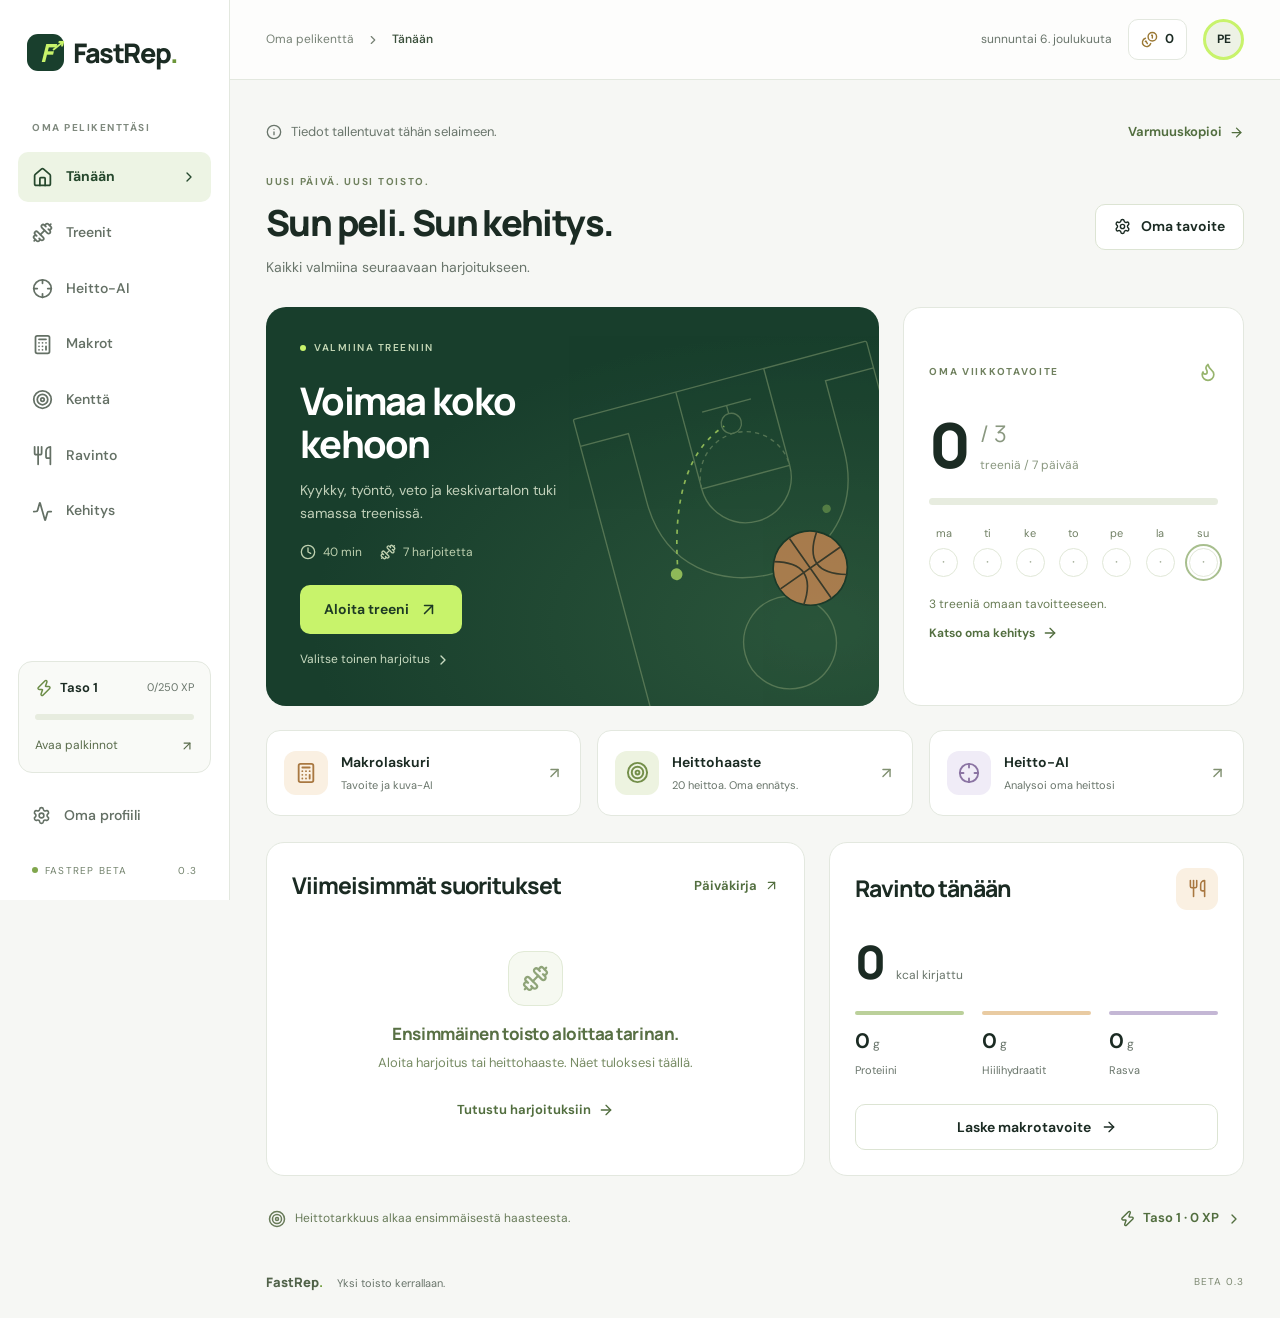
==== docs/index.html @ fc0d8c0c "Add dedicated macros and shot AI pages with improved YouTube guides" ====
<!doctype html>
<html lang="fi">
  <head>
    <meta charset="UTF-8"/>
    <meta name="viewport" content="width=device-width, initial-scale=1.0"/>
    <meta name="theme-color" content="#193f2d"/>
    <meta name="description" content="FastRep – koripalloilijan treenit, ruokapäiväkirja, heittohaasteet ja oma kehitys. Ilmainen selainbeta."/>
    <title>FastRep · Oma pelikenttäsi</title>
    <link rel="icon" type="image/svg+xml" href="./favicon.svg"/>
    <link rel="manifest" href="./manifest.webmanifest"/>
    <script type="module" crossorigin src="./assets/index-g4Y_uyLT.js"></script>
    <link rel="stylesheet" crossorigin href="./assets/index-Dnd0br1i.css">
  </head>
  <body>
    <div id="root"></div>
    <noscript>FastRep tarvitsee JavaScriptin. Ota se käyttöön selaimen asetuksissa.</noscript>
  </body>
</html>
---- docs/assets/index-Dnd0br1i.css ----
@import "https://fonts.googleapis.com/css2?family=DM+Sans:wght@400;450;500;550;600;650;700&family=Manrope:wght@400;500;600;650;700;750;800&display=swap";:root{--bg:#f6f7f4;--ink:#1b2b23;--muted:#69756b;--line:#e3e8df;--green:#193f2d;--lime:#c8f36b;--white:#fff;--radius:18px}*{box-sizing:border-box}body{background:var(--bg);color:var(--ink);margin:0;font-family:DM Sans,Arial,sans-serif;font-size:15px;line-height:1.55}button,input,select,textarea{font:inherit}button,a,input,select,textarea,summary{-webkit-tap-highlight-color:transparent}button,a{touch-action:manipulation}button{cursor:pointer;color:inherit;transition:background .16s,border-color .16s,transform .16s}button:disabled{opacity:.45;cursor:not-allowed}button:focus-visible,a:focus-visible,input:focus-visible,select:focus-visible,textarea:focus-visible,summary:focus-visible{outline-offset:3px;outline:3px solid #729e3c}a{color:inherit;text-decoration:none}h1,h2,h3,p{margin-top:0}h1,h2,h3{letter-spacing:-.045em;font-family:Manrope,DM Sans,sans-serif;line-height:1.2}h1{margin-bottom:12px;font-size:36px;font-weight:800}h2{margin-bottom:12px;font-size:23px;font-weight:750}h3{letter-spacing:-.025em;margin-bottom:8px;font-size:17px;font-weight:750}p{line-height:1.65}small{font-size:12px}strong{font-weight:650}svg{flex-shrink:0}.sr-only{clip:rect(0,0,0,0);white-space:nowrap;border:0;width:1px;height:1px;margin:-1px;padding:0;position:absolute;overflow:hidden}.skip-link{z-index:200;background:var(--green);color:#fff;border-radius:8px;padding:12px 18px;position:fixed;top:-80px;left:20px}.skip-link:focus{top:15px}.app-shell{min-height:100vh;display:flex}.sidebar{border-right:1px solid var(--line);z-index:20;background:#fff;flex-direction:column;width:230px;padding:32px 18px 22px;display:flex;position:fixed;inset:0 auto 0 0}.brand{letter-spacing:-1.4px;background:0 0;border:0;align-items:center;gap:9px;padding:0 9px;font-family:Manrope,sans-serif;font-size:27px;font-weight:800;display:flex}.brand-dot{color:#6c9639;margin-left:-9px}.brand-symbol{background:var(--green);width:37px;height:37px;color:var(--lime);border-radius:11px;place-items:center;font-size:25px;font-style:italic;font-weight:800;display:grid;position:relative}.brand-symbol span{font-size:16px;position:absolute;top:-1px;right:2px}.sidebar-label{letter-spacing:1.5px;color:#7f897e;margin:46px 14px 17px;font-size:10px;font-weight:700}.sidebar nav{gap:6px;display:grid}.nav-item{text-align:left;color:#647065;background:0 0;border:0;border-radius:10px;align-items:center;gap:13px;width:100%;padding:14px;font-size:14px;font-weight:550;display:flex}.nav-item:hover{background:#f3f6ef}.nav-item.active{color:#26482d;background:#edf4e4;font-weight:700}.nav-chevron{margin-left:auto}.sidebar-bottom{margin-top:auto;padding-top:35px}.level-card{border:1px solid var(--line);text-align:left;background:#f9faf7;border-radius:14px;width:100%;margin-bottom:18px;padding:16px;display:block}.level-card>div:first-child{align-items:center;gap:7px;display:flex}.level-card strong{font-size:13px}.level-card div>span:last-child{color:var(--muted);margin-left:auto;font-size:11px}.level-icon{color:#6b8c46;display:flex}.level-card p{color:#596b4b;justify-content:space-between;align-items:center;margin:10px 0 0;font-size:12px;display:flex}.progress{background:#e7ecdf;border-radius:8px;height:6px;margin:16px 0;overflow:hidden}.progress i{background:#99c45b;border-radius:8px;height:100%;transition:width .3s;display:block}.beta-label{letter-spacing:1.2px;color:#71816b;align-items:center;gap:7px;padding:22px 14px 0;font-size:10px;display:flex}.beta-label i{background:#80a64d;border-radius:50%;width:6px;height:6px}.beta-label span{margin-left:auto}.main-shell{width:calc(100% - 230px);min-width:0;margin-left:230px}.topbar{border-bottom:1px solid var(--line);background:#ffffffc9;justify-content:space-between;align-items:center;height:80px;padding:0 36px;display:flex}.breadcrumb{color:#778276;align-items:center;gap:12px;font-size:12px;display:flex}.breadcrumb strong{color:#3b503c;font-weight:550}.topbar-right{align-items:center;gap:16px;display:flex}.today-date{color:var(--muted);font-size:12px}.coin-balance{border:1px solid var(--line);background:#fff;border-radius:10px;align-items:center;gap:7px;padding:9px 12px;font-size:13px;font-weight:650;display:inline-flex}.coin-balance svg{color:#9b7935}.coin-balance>span{color:var(--muted);font-weight:400}.avatar{background:#edf2e5;border:3px solid;border-radius:50%;width:41px;height:41px;font-size:12px;font-weight:700}.mobile-brand,.mobile-nav{display:none}main{outline:none;max-width:1420px;margin:0 auto;padding:34px 36px 0}.section-heading{justify-content:space-between;align-items:center;gap:24px;margin-bottom:28px;display:flex}.section-heading p{color:var(--muted);margin:0;font-size:14px}.eyebrow{letter-spacing:1.7px;color:#6f805e;margin-bottom:11px;font-size:10px;font-weight:700;display:block}.primary,.secondary,.lime-btn,.dark-btn{text-align:center;border:1px solid #0000;border-radius:10px;justify-content:center;align-items:center;gap:10px;min-height:46px;padding:12px 18px;font-size:14px;font-weight:650;line-height:1.4;display:inline-flex}.primary,.dark-btn{background:var(--green);color:#fff}.primary:hover:not(:disabled),.dark-btn:hover:not(:disabled){background:#285a3e}.secondary{background:#fff;border-color:#dce4d3}.secondary:hover:not(:disabled){background:#f2f6ec;border-color:#bdcdb1}.lime-btn{background:var(--lime);color:#1d3924}.lime-btn:hover{background:#dcff9a}.full{width:100%}.text-btn{color:#526e3f;background:0 0;border:0;justify-content:center;align-items:center;gap:7px;min-height:36px;padding:8px 0;font-size:13px;font-weight:650;display:inline-flex}.icon-btn{background:0 0;border:0;border-radius:10px;justify-content:center;align-items:center;width:40px;height:40px;display:inline-flex}.icon-btn:hover{background:#eef3e7}.danger{color:#a04332}.muted{color:var(--muted);font-size:14px}.tiny{color:#6f7d66;margin-top:16px;font-size:12px;line-height:1.6}.card{border:1px solid var(--line);border-radius:var(--radius);background:#fff;min-width:0;padding:25px}.card-heading{justify-content:space-between;align-items:center;gap:14px;margin-bottom:12px;display:flex}.card-heading h2,.card-heading h3,.card-heading .eyebrow{margin:0}.card-heading .text-btn{white-space:nowrap}.two-col{grid-template-columns:minmax(0,1fr) minmax(0,1fr);gap:24px;margin-bottom:24px;display:grid}.three-col{grid-template-columns:repeat(3,minmax(0,1fr));gap:22px;margin-bottom:24px;display:grid}.stack{flex-direction:column;gap:24px;min-width:0;display:flex}.dashboard-top{grid-template-columns:minmax(0,1.8fr) minmax(270px,1fr);gap:24px;margin-bottom:24px;display:grid}.hero{color:#fff;background:#183e2c;border-radius:20px;min-height:340px;position:relative;overflow:hidden}.hero:before{content:"";pointer-events:none;background:radial-gradient(at 90% 80%,#46775066,#0000 65%);position:absolute;inset:0}.hero-copy{z-index:1;width:66%;padding:33px 34px;position:relative}.light-label{color:#c6d9b7;letter-spacing:1.5px;align-items:center;gap:8px;margin-bottom:24px;font-size:10px;font-weight:600;display:flex}.light-label i{background:var(--lime);border-radius:50%;width:6px;height:6px}.hero h2{max-width:350px;margin-bottom:14px;font-size:38px;line-height:1.12}.hero p{color:#c2d1ba;max-width:285px;margin-bottom:18px;font-size:14px;line-height:1.65}.hero-meta{color:#bed0af;flex-wrap:wrap;align-items:center;gap:18px;margin:16px 0 24px;font-size:12px;display:flex}.hero-meta>span{align-items:center;gap:7px;display:flex}.hero .lime-btn{min-height:49px;padding:13px 23px}.hero-secondary{color:#c9dbc1;background:0 0;border:0;align-items:center;gap:5px;margin-top:12px;padding:4px 0;font-size:12px;display:flex}.court{color:#718d65;opacity:.65;width:54%;height:100%;position:absolute;top:0;right:-40px;transform:rotate(-15deg)scale(1.12)}.weekly-target{flex-direction:column;justify-content:center;display:flex}.weekly-target .card-heading>svg{color:#97b46d}.weekly-count{align-items:center;gap:12px;margin-top:20px;display:flex}.weekly-count>strong{letter-spacing:-3px;font-family:Manrope,sans-serif;font-size:62px;font-weight:800;line-height:1}.weekly-count>span{color:#8a9880;font-family:Manrope,sans-serif;font-size:23px}.weekly-count small{margin-top:4px;font-family:DM Sans,sans-serif;font-size:12px;display:block}.weekly-target .progress{height:7px;margin:22px 0 20px}.week-dots{justify-content:space-between;gap:5px;display:flex}.week-dots>div{flex-direction:column;align-items:center;gap:6px;display:flex}.week-dots small{color:#718065;font-size:11px}.week-dots span{color:#a3ad97;border:1px solid #e1e8d8;border-radius:50%;place-items:center;width:29px;height:29px;display:grid}.week-dots .done span{color:#48622e;background:#edf6dd;border-color:#c2d7a6}.week-dots .today span{outline-offset:2px;outline:2px solid #a8bf8e}.weekly-target>p{color:#697d56;margin:18px 0 0;font-size:12px}.weekly-target .text-btn{justify-content:flex-start;font-size:12px}.quick-actions{grid-template-columns:repeat(3,minmax(0,1fr));gap:16px;margin-bottom:26px;display:grid}.quick-actions>button{text-align:left;border:1px solid var(--line);background:#fff;border-radius:14px;align-items:center;gap:13px;padding:20px 17px;display:flex}.quick-actions>button:hover{background:#fcfef9;border-color:#b8c9a9}.quick-actions>button>span:nth-child(2){flex:1;min-width:0}.quick-actions strong{font-size:14px;display:block}.quick-actions small{color:var(--muted);margin-top:3px;font-size:11px;display:block}.quick-actions>button>svg{color:#809071;width:17px}.action-icon{border-radius:12px;flex-shrink:0;place-items:center;width:44px;height:44px;display:grid}.peach{color:#a97841!important;background:#faf0e2!important}.mint{color:#738e49;background:#edf3e0}.lilac{color:#8b74a3;background:#f0ecf7}.home-lower{grid-template-columns:1.3fr 1fr}.home-empty{min-height:225px;padding-bottom:15px!important}.list-row{text-align:left;border-bottom:1px solid #edf0e8;align-items:center;gap:13px;width:100%;padding:18px 0;display:flex}.list-row:last-child{border-bottom:0}.list-row strong{font-size:14px;display:block}.list-row small{color:var(--muted);margin-top:4px;font-size:12px;display:block}.clickable{background:0 0;border:0;border-bottom:1px solid #edf0e8}.clickable:hover{background:#f8faf5}.clickable>svg{color:#839175}.grow{flex:1;min-width:0}.grow strong{overflow-wrap:anywhere}.square-icon{color:#73865a;background:#f0f4e8;border-radius:11px;flex-shrink:0;place-items:center;width:42px;height:42px;display:grid}.kind-challenge{color:#a98b48;background:#f9f0df}.kind-review{color:#8d7aa1;background:#efebf6}.kind-meal{color:#a5825f;background:#f9eee2}.fuel-total{align-items:baseline;gap:12px;margin:29px 0 26px;display:flex}.fuel-total strong{letter-spacing:-2px;font-family:Manrope,sans-serif;font-size:46px;font-weight:800;line-height:1}.fuel-total>span{color:var(--muted);font-size:12px}.macro-grid{grid-template-columns:repeat(3,1fr);gap:18px;margin-bottom:25px;display:grid}.macro-grid>div{flex-direction:column;gap:5px;display:flex}.macro-line{background:#bbd09a;border-radius:3px;width:100%;height:4px;margin-bottom:5px}.line-1{background:#e9cba2}.line-2{background:#c4b7d5}.macro-grid strong{font-size:21px}.macro-grid strong small{color:var(--muted);font-size:12px;font-weight:400}.macro-grid>div>span:last-child{color:var(--muted);font-size:11px}.home-bottomline{color:#687b59;justify-content:space-between;align-items:center;gap:20px;padding:0 2px;font-size:12px;display:flex}.home-bottomline>span{align-items:center;gap:9px;display:flex}.page-footer{color:#7d8972;justify-content:space-between;align-items:center;gap:20px;padding:35px 0 26px;font-size:11px;display:flex}.page-footer>span:first-child{color:#516249;font-family:Manrope,sans-serif;font-size:13px;font-weight:800}.page-footer .muted{margin-left:14px;font-family:DM Sans,sans-serif;font-size:11px;font-weight:400}.page-footer>span:last-child{letter-spacing:1px;font-size:10px}.green{color:#739f3f}.filter-chips{flex-wrap:wrap;gap:9px;margin-bottom:23px;display:flex}.filter-chips button{color:#697e59;background:#fff;border:1px solid #dde5d5;border-radius:22px;min-height:42px;padding:10px 20px;font-size:13px}.filter-chips .selected{background:var(--green);color:#fff;border-color:var(--green)}.training-grid{grid-template-columns:repeat(3,minmax(0,1fr));gap:22px;margin-bottom:22px;display:grid}.training-card{flex-direction:column;padding:0;display:flex;overflow:hidden}.training-art{color:#7c9662;background:#e8efdd;place-items:center;height:185px;display:grid;position:relative;overflow:hidden}.training-art>svg{z-index:1;transform:rotate(-12deg)}.training-art>span{letter-spacing:1.6px;font-size:10px;font-weight:700;position:absolute;top:20px;left:22px}.art-lines{border:1px solid #afbf9475;border-radius:50%;position:absolute;inset:35px -40px -70px 65px;transform:rotate(-25deg)}.art-lines:before,.art-lines:after{content:"";opacity:.16;border:1px solid;border-radius:50%;position:absolute;inset:18px}.art-lines:after{inset:39px}.plan-court .training-art{color:#a68b5d;background:#f3e9da}.plan-reset .training-art{color:#8d7fa6;background:#eeebf4}.card-body{flex-direction:column;flex:1;padding:23px;display:flex}.card-body h2{font-size:23px}.card-body p{color:var(--muted);font-size:14px}.card-body .eyebrow{font-size:10px}.plan-exercises{flex-wrap:wrap;gap:6px;margin:0 0 24px;display:flex}.plan-exercises span{color:#6b795f;border:1px solid #e4e9dd;border-radius:5px;padding:4px 7px;font-size:11px}.training-card .primary{margin-top:auto}.last-trained{color:#77856b;text-align:center;margin-top:13px;font-size:11px;display:block}.context-note{color:#738067;align-items:flex-start;gap:10px;margin:22px 0 28px;display:flex}.context-note p{margin:0;font-size:12px}.context-note svg{margin-top:2px}.skill-banner{background:#edf2e5;border:1px solid #dfe8d1;border-radius:16px;align-items:center;gap:20px;padding:25px;display:flex}.skill-banner h2{margin-bottom:5px;font-size:19px}.skill-banner p{color:#748466;margin:0;font-size:13px}.court-nav{border-bottom:1px solid #dce4d3;gap:24px;margin-bottom:32px;display:flex}.court-nav button{color:#6e7f60;background:0 0;border:0;border-bottom:3px solid #0000;align-items:center;gap:9px;padding:0 2px 15px;font-size:14px;font-weight:650;display:flex}.court-nav .selected{color:#203e27;border-bottom-color:#527738}.segmented{background:#e9eee2;border-radius:12px;width:fit-content;max-width:100%;margin-bottom:25px;padding:5px;display:flex}.segmented button{color:#677b56;background:0 0;border:0;border-radius:8px;justify-content:center;align-items:center;gap:8px;min-height:40px;padding:10px 17px;font-size:13px;display:flex}.segmented .selected{color:#25442a;background:#fff;box-shadow:0 1px 4px #20302010}.pill{color:#6b7f59;white-space:nowrap;background:#f1f5eb;border:1px solid #dfe7d5;border-radius:30px;align-items:center;gap:7px;padding:6px 11px;font-size:11px;display:inline-flex}.challenge-choice{text-align:left;min-height:208px;display:block;position:relative}.challenge-choice.chosen{background:#f6faef;border-color:#8cae5a;box-shadow:0 0 0 1px #8cae5a}.challenge-choice>svg{color:#829c62;margin:6px 0 14px}.challenge-choice p{color:var(--muted);font-size:13px}.challenge-choice .eyebrow{font-size:10px}.xp{color:#60813e;font-size:12px;font-weight:650}.score-card{text-align:center}.score{letter-spacing:-4px;margin:24px 0 9px;font-family:Manrope,sans-serif;font-size:88px;font-weight:800}.score>span{color:#a5b498;letter-spacing:-1px;font-size:35px}.score-card>p{color:#6d805c;font-size:14px}.score-card .button-row>.primary,.score-card .button-row>.secondary{min-height:58px;padding:15px 26px;font-size:17px}.score-card .tiny{font-size:12px}.button-row{flex-wrap:wrap;align-items:center;gap:10px;margin:18px 0;display:flex}.center{justify-content:center}.compact{min-height:40px;padding:7px 10px}.file-button{cursor:pointer;margin:0;position:relative}.file-button input,.photo-upload input{opacity:0;cursor:pointer;width:100%;height:100%;margin:0;padding:0;position:absolute;inset:0}.video-preview{background:#162d20;border-radius:11px;width:100%;max-height:440px;margin:16px 0;display:block}.camera-studio>small{color:var(--muted)}.live-art{color:#c8f36b;background:#183e2c;border-radius:18px;min-height:380px;padding:34px;position:relative;overflow:hidden}.live-art h2{z-index:1;margin-top:20px;font-size:40px;position:relative}.live-art>.court{width:90%;right:-30px}.live-art>span{color:#b4cca0;letter-spacing:1.2px;font-size:10px;position:absolute;bottom:27px;left:30px}.divider{color:var(--muted);margin-top:25px;font-size:13px}.room-code{border:1px dashed #9eb683;border-radius:10px;justify-content:space-between;align-items:center;margin-top:25px;padding:17px;display:flex}.room-code>span{letter-spacing:3px;font-family:monospace;font-size:26px}.versus{text-align:center;justify-content:space-around;align-items:center;gap:12px;margin:28px 0;display:flex}.versus>div{flex-direction:column;max-width:43%;display:flex}.versus strong{font-family:Manrope,sans-serif;font-size:56px}.versus small{color:var(--muted)}.versus>span{color:#82976e;font-size:12px}.versus>div>span{overflow-wrap:anywhere;font-size:14px}.record-value{font-size:26px!important}.record-value small{text-align:right}.upload-zone{text-align:center;background:#f4f7ef;border:1px dashed #bfcfb0;border-radius:12px;flex-direction:column;justify-content:center;align-items:center;min-height:320px;padding:25px;display:flex;position:relative;overflow:hidden}.upload-zone>:not(.court){z-index:1}.upload-zone h2{margin-top:20px;font-size:22px}.upload-zone p{color:#788a66;font-size:14px}.round-icon{color:#88a369}.court.small{color:#b4c5a2;opacity:.5;width:75%;right:-60px}.video-wrap{background:#152f21;border-radius:12px;position:relative;overflow:hidden}.video-wrap video{width:100%;height:auto;display:block}.measure{cursor:crosshair;width:100%;position:absolute;inset:0}.button-row select{width:auto;min-width:66px;min-height:40px;margin:0;padding:8px}.button-row input{flex:1;min-width:145px;margin:0}.check-row{border-bottom:1px solid var(--line);align-items:center;gap:12px;padding:16px 0;font-size:14px;display:flex;margin:0!important}.check-row input{accent-color:#507735;width:20px;height:20px;margin:0}.notice{color:#667e51;background:#f0f5e9;border:1px solid #e2ead7;border-radius:11px;align-items:flex-start;gap:10px;margin:20px 0;padding:15px;display:flex}.notice p{margin:0;font-size:12px}.notice svg{margin-top:2px}.skills-grid{grid-template-columns:repeat(3,minmax(0,1fr));gap:23px;display:grid}.skill-choice{text-align:left;position:relative}.skill-choice:hover{border-color:#aec58c}.skill-number{color:#b3c39e;letter-spacing:-2px;margin-bottom:24px;font-size:40px;font-weight:750;display:block}.skill-choice p{color:var(--muted);min-height:50px;font-size:14px}.skill-choice .text-btn{justify-content:flex-start}.skill-step{align-items:flex-start;gap:15px;margin:24px 0;display:flex}.skill-step>span{color:#6b844d;background:#ecf4df;border-radius:50%;flex-shrink:0;place-items:center;width:29px;height:29px;font-size:13px;font-weight:650;display:grid}.skill-step p{color:#586e4a;margin:1px 0 0;font-size:15px}label{color:#5b7050;margin:19px 0;font-size:13px;font-weight:550;display:block}input,select,textarea{color:#2c4629;background:#fcfdf9;border:1px solid #d7e1ce;border-radius:9px;width:100%;min-width:0;min-height:46px;margin-top:8px;padding:12px;font-size:15px;display:block}input::placeholder,textarea::placeholder{color:#8b9980;font-size:14px}textarea{resize:vertical;min-height:100px}.form-grid{grid-template-columns:1fr 1fr;gap:0 16px;display:grid}.form-grid label{margin:10px 0 18px}.date-selector{align-items:center;gap:9px;margin-bottom:24px;display:flex}.date-input{align-items:center;gap:18px;margin:0;display:flex}.date-input input{background:#fff;width:165px;margin:0}.date-input>span{font-size:14px}.nutrition-strip{border:1px solid var(--line);background:#fff;border-radius:18px;grid-template-columns:repeat(4,minmax(0,1fr));margin-bottom:24px;padding:24px 0;display:grid}.nutrient{border-right:1px solid var(--line);padding:0 27px}.nutrient:last-child{border:0}.nutrient>span{color:#718163;font-size:12px}.nutrient>strong{letter-spacing:-1.2px;margin-top:5px;font-family:Manrope,sans-serif;font-size:33px;display:block}.nutrient small{color:#7b8f69;letter-spacing:0;margin-left:7px;font-size:13px;font-weight:400}.nutrient-0>span:before,.nutrient-1>span:before,.nutrient-2>span:before,.nutrient-3>span:before{content:"";background:#224c32;border-radius:50%;width:6px;height:6px;margin-right:8px;display:inline-block}.nutrient-1>span:before{background:#a4c574}.nutrient-2>span:before{background:#d8b484}.nutrient-3>span:before{background:#b19dca}.diary-columns{grid-template-columns:1.35fr 1fr;align-items:start}.count-label{color:#7a8b6c;font-size:12px}.meal-row{border-bottom:1px solid #edf0e8;align-items:center;gap:13px;padding:19px 0;display:flex}.meal-row:last-child{border:0}.meal-row strong{font-size:14px}.meal-row small{color:var(--muted);margin-top:5px;font-size:11px;display:block}.meal-row>strong{text-align:right}.meal-actions{flex-direction:column;display:flex}.meal-actions .icon-btn{width:34px;height:30px}.empty{text-align:center;color:#8fa479;padding:35px 16px}.empty h3{color:#587044;max-width:360px;margin:18px auto 8px;font-size:17px}.empty p{color:#788c65;max-width:330px;margin:0 auto 18px;font-size:13px}.empty-icon{background:#f6f9f1;border:1px solid #e1ead6;border-radius:16px;place-items:center;width:55px;height:55px;margin:0 auto;display:grid}.empty-inline{color:#7c8c6f;padding:12px 0;font-size:13px}.meal-ideas{background:#f9fbf6}.meal-ideas summary{cursor:pointer;font-size:15px;font-weight:650}.meal-idea{border-bottom:1px solid #e5ecdc;flex-direction:column;gap:5px;padding:18px 0;display:flex}.meal-idea small{letter-spacing:1.4px;color:#778f60;font-size:10px}.meal-idea strong{font-size:14px}.ingredient-add{align-items:flex-end;gap:14px;margin-bottom:17px;display:flex}.ingredient-add label{flex:1;margin:0}.ingredient-total{color:#6c805a;justify-content:space-between;gap:15px;padding:20px 0;font-size:12px;display:flex}.ingredient-total strong{color:#28492b;font-size:19px}.photo-detail{margin:2px 0 24px}.photo-detail summary{cursor:pointer;color:#758663;align-items:center;gap:8px;padding:10px 0;font-size:12px;display:flex}.photo-upload{background:#f7faf1;border:1px dashed #c3d4ae;border-radius:11px;flex-direction:column;justify-content:center;align-items:center;gap:8px;height:170px;display:flex;position:relative;overflow:hidden}.photo-upload img{object-fit:contain;width:100%;height:100%}.photo-upload span{font-size:13px}.progress-overview{grid-template-columns:1.35fr 1fr;gap:24px;display:grid}.week-card .card-heading h2{margin-top:7px;font-size:32px}.week-card .card-heading .muted{letter-spacing:0;font-size:16px;font-weight:450}.week-bars{justify-content:space-between;align-items:flex-end;gap:13px;margin:24px 0 10px;display:flex}.week-bars>div{color:#788e62;flex-direction:column;align-items:center;gap:8px;width:100%;font-size:12px;display:flex}.bar-track{background:#f3f6ed;border-radius:5px;align-items:flex-end;width:100%;max-width:32px;height:100px;display:flex}.bar-track i{background:#b6ce91;border-radius:5px;width:100%}.week-bars .current i{background:#6b9442}.week-bars small{font-size:11px}.shooting-summary{flex-direction:column;justify-content:center;display:flex}.accuracy-value{letter-spacing:-3px;margin:13px 0 18px;font-family:Manrope,sans-serif;font-size:65px;font-weight:800;line-height:1}.accuracy-value span{color:#a9bb95;margin-left:5px;font-size:32px}.shooting-summary .pill{width:fit-content}.subheading{margin-top:32px}.subheading h2{margin:0}.record-grid{grid-template-columns:repeat(3,minmax(0,1fr));gap:20px;margin-bottom:26px;display:grid}.record-card{background:#f0f4e8;border:1px solid #e0e8d3;border-radius:15px;flex-direction:column;align-items:flex-start;gap:13px;padding:23px;display:flex}.record-card>svg{color:#839b5f}.record-card>span{color:#617a48;font-size:13px}.record-card>strong{letter-spacing:-1px;font-family:Manrope,sans-serif;font-size:31px}.record-card small{color:#7f9469;letter-spacing:0;margin-left:6px;font-family:DM Sans,sans-serif;font-size:12px}.filter-label{margin:0}.filter-label select{min-height:40px;margin:0;font-size:12px}.activity-history .list-row .xp{white-space:nowrap}.reward-hero{color:#fff;background:#193e2c;border-radius:19px;justify-content:space-between;align-items:center;gap:25px;padding:35px;display:flex}.reward-hero .eyebrow{color:#b4ca9f}.reward-hero h2{overflow-wrap:anywhere;font-size:34px}.reward-hero p{color:#c6d6ba;font-size:14px}.reward-hero>div:first-child{width:65%;min-width:0}.reward-hero .progress{background:#3a5733}.reward-hero .progress i{background:var(--lime)}.reward-hero small{color:#b3c79e;font-size:12px}.big-avatar{color:#d7e7c9;background:#294b33;border:7px solid;border-radius:50%;flex-shrink:0;place-items:center;width:112px;height:112px;font-family:Manrope,sans-serif;font-size:34px;font-weight:750;display:grid;position:relative}.big-avatar>span{background:var(--lime);color:#234420;letter-spacing:1px;border-radius:6px;padding:4px 10px;font-size:11px;position:absolute;bottom:-12px}.shop-card{padding:0;overflow:hidden}.item-art{place-items:center;height:170px;display:grid}.shop-avatar{color:#edf7e7;background:#23472d;border:7px solid;border-radius:50%;place-items:center;width:88px;height:88px;font-family:Manrope,sans-serif;font-size:25px;font-weight:800;display:grid}.shop-card .card-body{display:block}.shop-card .card-body p{font-size:13px}.locked{color:#7d8f6d}.locked>svg{color:#a6b896}.error-banner{background:#fff7e7;border:1px solid #eddcb6;border-radius:12px;align-items:center;gap:13px;margin-bottom:23px;padding:17px;font-size:14px;display:flex}.error-banner>span{flex:1}.error,.form-error{color:#a03e2f;background:#fff3ef;border-radius:8px;padding:12px;font-size:13px}.loading-state{text-align:center;color:#71865c;padding:50px 0}.loading-state h2{margin:20px 0 10px}.loading-state p{font-size:14px}.skeleton-grid{grid-template-columns:2fr 1fr;gap:20px;margin-top:35px;display:grid}.skeleton-grid i{background:#e9ede3;border-radius:18px;height:180px;animation:1.4s ease-in-out infinite pulse;display:block}.skeleton-grid i:last-child{grid-column:1/-1;height:80px}.connection-empty{padding:80px 15px}.connection-empty h1{margin-top:25px}.spinner{animation:1.2s linear infinite spin}@keyframes spin{to{transform:rotate(360deg)}}@keyframes pulse{50%{opacity:.5}}.toast{color:#fff;z-index:150;background:#224d32;border:1px solid #49754e;border-radius:13px;align-items:center;gap:11px;width:max-content;max-width:calc(100vw - 280px);padding:15px 19px;font-size:14px;display:flex;position:fixed;bottom:28px;left:calc(50% + 115px);transform:translate(-50%);box-shadow:0 7px 28px #17301a30}.toast>button{color:#c3d8b4;background:0 0;border:0;place-items:center;min-width:30px;min-height:30px;display:grid}dialog{width:calc(100% - 32px);max-width:540px;max-height:90dvh;color:var(--ink);background:#fff;border:1px solid #dde7d3;border-radius:21px;padding:28px;overflow:auto;box-shadow:0 25px 90px #19321c30}dialog::backdrop{-webkit-backdrop-filter:blur(4px);backdrop-filter:blur(4px);background:#10241975}.modal-head{justify-content:space-between;align-items:center;gap:20px;margin-bottom:20px;display:flex}.modal-head h2{margin:0;font-size:24px}.modal-head .icon-btn{flex-shrink:0}.preview-meta{color:#789060;flex-wrap:wrap;align-items:center;gap:20px;margin:17px 0;font-size:13px;display:flex}.preview-meta>span{align-items:center;gap:8px;display:flex}.exercise-index{color:#9aae85;min-width:30px;font-size:15px;font-weight:650}.preview-meta~.primary{margin-top:23px}.day-picker{grid-template-columns:repeat(7,1fr);gap:7px;margin-top:10px;display:grid}.day-picker>button{color:#6c8453;background:#f7faf2;border:1px solid #dee8d2;border-radius:9px;min-height:43px}.day-picker .selected{color:#fff;background:#254c30;border-color:#254c30}.entry-notes{white-space:pre-wrap;overflow-wrap:anywhere;color:#617b4c;background:#f4f7ee;border-left:3px solid #a6c57b;border-radius:5px;margin:22px 0 0;padding:17px;font-size:14px}.detail-score{margin:20px 0;font-family:Manrope,sans-serif;font-size:55px;font-weight:750}.detail-score span{color:#8ca475;font-size:19px;font-weight:500}.workout-dialog{max-width:660px;padding:28px}.session-header{justify-content:space-between;align-items:center;gap:15px;display:flex}.session-header .eyebrow{margin-bottom:6px}.session-header h2{margin:0;font-size:25px}.session-meta{color:#72875e;align-items:center;gap:14px;margin-top:19px;font-size:13px;display:flex}.session-meta>span{align-items:center;gap:7px;display:flex}.session-meta>span:last-child{margin-left:auto}.session-meta .text-btn{font-size:12px}.exercise-tabs{gap:10px;margin:20px 0 29px;display:flex}.exercise-tabs button{color:#8ba070;background:#f7faf2;border:1px solid #dbe5ce;border-radius:50%;place-items:center;width:37px;height:37px;font-size:13px;display:grid}.exercise-tabs button.selected{background:var(--green);color:#fff;border-color:var(--green)}.exercise-tabs button.completed:not(.selected){color:#52772d;background:#e8f3d8;border-color:#bed3a1}.exercise-title h3{margin-bottom:8px;font-size:28px}.exercise-title .eyebrow{font-size:10px}.exercise-title p{color:#607b4b;font-size:13px}.exercise-title p>span{color:#81956d}.set-table{margin:22px 0}.set-table-head,.set-row{grid-template-columns:48px 1fr 1fr 62px;align-items:center;gap:15px;display:grid}.set-table-head{color:#82986c;margin-bottom:9px;font-size:11px}.set-row{border-top:1px solid #edf2e5;padding:10px 0}.set-row>span{color:#a2b58d;font-size:15px;font-weight:650}.set-row input{text-align:center;min-height:45px;margin:0;padding:9px}.set-row.is-done input{background:#f5f9ed;border-color:#d4e2c2}.set-check{color:#b5c5a2;background:#f5f8ef;border:1px solid #d2dfc2;border-radius:10px;place-items:center;min-height:45px;display:grid}.is-done .set-check{color:#375527;background:#c8ee8a;border-color:#b1d37a}.set-table.timed .set-table-head,.set-table.timed .set-row{grid-template-columns:1fr 62px}.rest-timer{color:#7d9563;background:#f4f7ed;border-radius:12px;align-items:center;gap:11px;padding:15px;display:flex}.rest-timer>div{flex:1}.rest-timer strong{color:#56763c;font-size:13px;display:block}.rest-timer small{margin-top:4px;font-size:10px;display:block}.rest-timer select{width:80px;min-height:37px;margin:0;padding:8px;font-size:12px}.rest-timer .icon-btn{width:30px;height:36px}.session-navigation{justify-content:space-between;gap:12px;margin:22px 0;display:flex}.session-notes{border-top:1px solid #e5ecda;margin:22px 0;padding-top:18px}.session-notes summary{cursor:pointer;color:#708a56;font-size:13px}.finish-workout{margin-top:4px}.discard-confirm{background:#fff8f1;border:1px solid #efe0d1;border-radius:10px;padding:14px;font-size:13px}.discard-confirm .text-btn{padding-left:16px}.resume-workout{color:#fff;z-index:100;text-align:left;background:#224c31;border:1px solid #5a7c4b;border-radius:15px;align-items:center;gap:15px;min-width:340px;padding:14px 18px;display:flex;position:fixed;bottom:24px;left:calc(50% + 115px);transform:translate(-50%);box-shadow:0 10px 34px #15322130}.resume-workout>span:nth-child(2){flex:1}.resume-workout strong{font-size:14px;display:block}.resume-workout small{color:#bad19e;margin-top:3px;font-size:11px;display:block}.resume-icon{width:38px;height:38px;color:var(--lime);background:#ffffff0e;border-radius:10px;place-items:center;display:grid}.has-active-workout{padding-bottom:86px}@media (width>=1500px){main{padding-top:42px}.hero{min-height:370px}.hero-copy{padding:40px}.hero h2{font-size:44px}.hero p{font-size:15px}.quick-actions>button{padding:23px}.weekly-target{padding:30px}}@media (width<=1200px){.sidebar{width:205px;padding:30px 13px 20px}.brand{font-size:25px}.main-shell{width:calc(100% - 205px);margin-left:205px}main{padding:30px 25px 0}.topbar{padding:0 25px}.dashboard-top{grid-template-columns:minmax(0,1.65fr) minmax(250px,1fr);gap:19px}.hero-copy{width:71%;padding:30px 27px}.hero h2{font-size:33px}.hero .court{width:59%;right:-50px}.card{padding:22px}.training-card,.shop-card{padding:0}.training-grid{gap:15px}.card-body{padding:20px}.card-body h2{font-size:21px}.training-art{height:160px}.quick-actions{gap:12px}.quick-actions>button{gap:10px;padding:17px 13px}.quick-actions small{font-size:10px}.action-icon{width:38px;height:38px}.quick-actions>button>svg{display:none}.two-col{gap:20px}.home-lower,.diary-columns{grid-template-columns:1.1fr 1fr}.home-lower .card-heading,.home-bottomline{flex-wrap:wrap}.toast,.resume-workout{left:calc(50% + 102px)}.skills-grid{gap:17px}.has-active-workout{padding-bottom:86px}}@media (width<=1000px){.sidebar{width:180px;padding:27px 11px}.brand{gap:7px;padding:0 5px;font-size:22px}.brand-symbol{width:31px;height:33px}.sidebar-label{margin-left:10px;font-size:9px}.nav-item{gap:11px;padding:13px 11px;font-size:13px}.main-shell{width:calc(100% - 180px);margin-left:180px}.today-date{display:none}main{padding:28px 22px 0}.section-heading{align-items:flex-start}.section-heading>.secondary{max-width:200px;font-size:12px}.dashboard-top{grid-template-columns:1fr}.hero{min-height:330px}.hero-copy{width:63%;padding:32px}.hero h2{font-size:39px}.hero .court{width:49%;right:-8px}.weekly-target{grid-template-columns:1fr 1fr;gap:0 24px;display:grid}.weekly-target .card-heading{grid-column:1/-1}.weekly-count{grid-row:2/4;margin-top:14px}.weekly-count>strong{font-size:55px}.weekly-target .progress{margin:17px 0 19px}.week-dots{grid-column:2}.weekly-target>p{margin-top:12px}.weekly-target>.text-btn{grid-column:2;justify-content:flex-end}.quick-actions{gap:10px}.quick-actions>button{text-align:center;flex-direction:column;padding:17px 9px}.quick-actions strong{font-size:12px}.quick-actions small{font-size:10px}.home-lower,.two-col,.diary-columns,.training-grid{grid-template-columns:1fr}.training-card{grid-template-columns:160px 1fr;display:grid}.training-art{height:100%;min-height:250px}.card-body p{margin-bottom:15px}.plan-exercises{margin-bottom:19px}.training-card .primary{width:fit-content}.last-trained{text-align:left}.skill-banner{flex-wrap:wrap}.skill-banner .secondary{margin-left:62px}.three-col{grid-template-columns:1fr}.challenge-choice{min-height:175px;padding:23px}.challenge-choice>svg{position:absolute;top:27px;right:25px}.challenge-choice h3{margin-top:24px}.challenge-choice p{margin-bottom:10px}.shop-card{grid-template-columns:150px 1fr;display:grid}.item-art{height:100%}.live-art{min-height:270px}.live-art>.court{width:57%}.skills-grid{grid-template-columns:1fr}.skill-choice{min-height:165px;padding-left:90px}.skill-number{font-size:37px;position:absolute;top:22px;left:26px}.skill-choice p{min-height:0;margin-bottom:10px}.nutrition-strip{padding:21px 0}.nutrient{padding:0 17px}.nutrient>strong{font-size:28px}.nutrient>span{font-size:11px}.nutrient>span:before{display:none}.progress-overview{grid-template-columns:1fr}.shooting-summary{display:block}.record-grid{gap:11px}.record-card{padding:18px}.record-card>span{font-size:12px}.record-card small{margin:0;display:block}.toast,.resume-workout{left:calc(50% + 90px)}.toast{max-width:calc(100vw - 220px)}.has-active-workout{padding-bottom:86px}}@media (width<=700px){.sidebar{display:none}.main-shell{width:100%;margin:0}.topbar{background:#fff;height:69px;padding:0 20px}.breadcrumb{display:none}.mobile-brand{letter-spacing:-1.2px;background:0 0;border:0;padding:0;font-family:Manrope,sans-serif;font-size:25px;font-weight:800;display:block}.mobile-brand>span{color:#80a84d}.topbar-right{gap:12px}.coin-balance{min-height:37px;padding:7px 10px;font-size:12px}.avatar{width:37px;height:37px;font-size:11px}main{padding:26px 19px 82px}.section-heading{margin-bottom:24px;display:block}.section-heading h1{letter-spacing:-1.25px;font-size:29px;line-height:1.18}.section-heading p{font-size:13px}.section-heading>.secondary,.section-heading>.primary,.section-heading>.pill,.section-heading>.coin-balance{max-width:none;margin-top:17px}.home-heading>.secondary{display:none}.eyebrow{letter-spacing:1.6px;font-size:9px}.dashboard-top{gap:18px;margin-bottom:18px}.hero{border-radius:17px;min-height:335px}.hero-copy{width:77%;padding:29px 25px}.light-label{margin-bottom:21px;font-size:8px}.hero h2{max-width:250px;font-size:36px}.hero p{max-width:220px;font-size:13px}.hero .court{opacity:.4;width:65%;top:10px;right:-50px;transform:rotate(-15deg)scale(1.1)}.hero-meta{gap:13px;margin:18px 0 22px;font-size:11px}.hero .lime-btn{min-height:48px;padding:13px 19px;font-size:13px}.hero-secondary{font-size:11px}.weekly-target{gap:0 18px;padding:22px}.weekly-count>strong{font-size:48px}.weekly-count>span{font-size:20px}.weekly-count small{font-size:10px}.weekly-target .card-heading .eyebrow{font-size:9px}.weekly-target>p{font-size:10px}.weekly-target>.text-btn{font-size:11px}.week-dots{gap:6px}.week-dots small{font-size:9px}.week-dots span{width:22px;height:22px;font-size:10px}.week-dots span svg{width:12px}.quick-actions{gap:9px;margin-bottom:19px}.quick-actions>button{border-radius:13px;gap:10px;padding:16px 6px 14px}.quick-actions strong{font-size:11px;line-height:1.4}.quick-actions small{display:none}.action-icon{border-radius:11px;width:38px;height:38px}.action-icon svg{width:20px}.card{border-radius:16px;padding:22px}.training-card,.shop-card{padding:0}.card-heading h2{font-size:19px}.card-heading h3{font-size:16px}.card-heading .text-btn{font-size:12px}.list-row{gap:11px;padding:17px 0}.list-row strong{font-size:13px}.list-row small,.list-row .xp{font-size:11px}.square-icon{width:38px;height:38px}.list-row>svg:last-child{width:15px}.two-col{gap:18px;margin-bottom:19px}.home-empty{min-height:210px}.fuel-total{margin:25px 0 24px}.fuel-total strong{font-size:43px}.macro-grid>div>span:last-child{font-size:10px}.home-bottomline{gap:8px;padding:1px 3px;font-size:11px}.home-bottomline .text-btn{font-size:12px}.page-footer{padding:29px 0 16px}.page-footer .muted{margin-left:10px;font-size:10px}.page-footer>span:last-child{font-size:9px}.mobile-nav{padding:7px 8px max(8px,env(safe-area-inset-bottom));-webkit-backdrop-filter:blur(12px);backdrop-filter:blur(12px);z-index:120;background:#fffffff5;border-top:1px solid #e0e8d6;grid-template-columns:repeat(5,minmax(0,1fr));display:grid;position:fixed;bottom:0;left:0;right:0}.mobile-nav button{color:#8b9a7d;background:0 0;border:0;border-radius:11px;flex-direction:column;justify-content:center;align-items:center;gap:4px;min-height:50px;padding:7px 4px;font-size:10px;display:flex}.mobile-nav button.active{color:#355728;background:#edf5e2;font-weight:650}.mobile-nav button.active svg{stroke-width:2.3px}.primary,.secondary,.dark-btn{min-height:46px;font-size:13px}.filter-chips{flex-wrap:nowrap;gap:7px;margin-right:-3px;padding:2px 3px 4px;overflow:auto}.filter-chips button{white-space:nowrap;flex-shrink:0;padding:9px 13px;font-size:12px}.training-card{grid-template-columns:100px 1fr}.training-art{min-height:270px}.training-art>svg{width:45px}.training-art>span{letter-spacing:1.2px;font-size:8px;top:21px;left:13px}.card-body{padding:20px}.card-body h2{font-size:21px}.card-body p{font-size:13px}.card-body .eyebrow{font-size:8px}.plan-exercises{gap:4px}.plan-exercises span{font-size:9px}.training-card .primary{width:100%;min-height:43px;font-size:12px}.last-trained{font-size:10px}.context-note{margin:18px 0 24px}.context-note p{font-size:11px}.skill-banner{gap:13px;padding:20px}.skill-banner h2{font-size:17px}.skill-banner p{font-size:12px}.skill-banner .secondary{width:100%;margin-left:0}.court-nav{justify-content:space-between;gap:0;margin-bottom:26px}.court-nav button{gap:7px;padding:0 3px 14px;font-size:12px}.court-nav svg{width:17px}.segmented{width:100%}.segmented button{flex:1;padding:10px 7px;font-size:12px}.challenge-choice{min-height:175px}.challenge-choice .xp{font-size:11px}.challenge-choice .eyebrow{font-size:9px}.score{font-size:77px}.score span{font-size:29px}.score-card .button-row>.primary,.score-card .button-row>.secondary{padding:14px 23px;font-size:17px}.score-card .tiny,.tiny{font-size:11px}.upload-zone{min-height:260px;padding:22px}.upload-zone h2{font-size:21px}.upload-zone p{font-size:13px}.live-art h2{font-size:34px}.live-art{min-height:270px;padding:27px}.room-code>span{font-size:23px}.skill-choice{padding-left:85px}.skill-number{left:24px}.nutrition-strip{grid-template-columns:repeat(2,minmax(0,1fr));gap:0 20px;padding:5px 20px}.nutrient{border:0;border-bottom:1px solid var(--line);padding:16px 0}.nutrient:nth-child(3),.nutrient:nth-child(4){border:0}.nutrient>span{font-size:12px}.nutrient>strong{margin-top:3px;font-size:29px}.nutrient>span:before{display:inline-block}.date-selector{gap:6px}.date-input{gap:8px}.date-input>span{display:none}.date-input input{width:160px;min-height:42px;font-size:14px}.date-selector .text-btn{font-size:12px}.count-label{font-size:11px}.meal-row{flex-wrap:wrap;gap:4px 10px}.meal-row .square-icon{width:32px;height:35px}.meal-row .grow{min-width:calc(100% - 125px)}.meal-row .grow strong,.meal-row>strong{font-size:13px}.meal-actions{flex-direction:row;margin-left:auto}.meal-actions .icon-btn{width:36px;height:36px}.meal-row small{font-size:10px}.empty{padding:30px 8px}.empty h3{font-size:16px}.empty p{font-size:12px}.stack,.progress-overview{gap:18px}.week-bars{gap:10px}.record-grid{gap:9px}.record-card{gap:12px;padding:17px 12px}.record-card>span{font-size:11px;line-height:1.5}.record-card>strong{font-size:28px}.record-card small{font-size:10px}.activity-history .card-heading{flex-wrap:wrap;gap:10px}.activity-history .filter-label{width:100%}.activity-history .list-row{gap:9px}.activity-history .xp{font-size:10px}.activity-history .square-icon{width:33px;height:36px}.activity-history .list-row>svg:last-child{display:none}.reward-hero{border-radius:16px;padding:27px 23px}.reward-hero h2{font-size:28px}.big-avatar{border-width:5px;width:85px;height:85px;font-size:26px}.reward-hero>div:first-child{width:60%}.shop-card{grid-template-columns:115px 1fr}.shop-avatar{border-width:6px;width:72px;height:72px;font-size:23px}.shop-card .card-body .secondary{font-size:12px}.locked{opacity:.8}.toast{max-width:calc(100% - 28px);padding:12px 14px;font-size:12px;bottom:91px;left:50%}.toast>span{min-width:0}.error-banner{flex-wrap:wrap;font-size:13px}.error-banner .secondary{min-height:40px;font-size:12px}.loading-state{padding:40px 0}.skeleton-grid{grid-template-columns:1fr}.skeleton-grid i{height:130px}.skeleton-grid i:last-child{grid-column:auto}.loading-state h2{font-size:21px}dialog{border-radius:19px;width:calc(100% - 22px);max-height:92dvh;padding:24px 21px}.modal-head h2{font-size:23px}.modal-head{gap:12px}input,select,textarea{font-size:16px}input::placeholder,textarea::placeholder{font-size:14px}.form-grid{gap:0 12px}.meal-modes button{padding:10px 5px;font-size:11px}.ingredient-total{flex-wrap:wrap}.day-picker{gap:5px}.day-picker>button{min-height:41px}.entry-notes{font-size:13px}.workout-dialog{padding:23px 21px}.session-header h2{font-size:22px}.session-meta{gap:9px;font-size:12px}.session-meta .text-btn,.session-meta>span:last-child{font-size:11px}.exercise-tabs{gap:9px}.exercise-tabs button{width:33px;height:33px;font-size:12px}.exercise-title h3{font-size:25px}.exercise-title p{font-size:12px}.exercise-title p>span{margin-top:5px;display:block}.set-table-head,.set-row{grid-template-columns:32px 1fr 1fr 51px;gap:11px}.set-table-head{font-size:10px}.set-row input{font-size:16px}.rest-timer{gap:8px;padding:12px}.rest-timer>svg{width:18px}.rest-timer small{font-size:9px}.rest-timer strong{font-size:12px}.rest-timer select{width:66px;font-size:12px}.rest-timer .icon-btn{width:25px}.session-navigation .primary,.session-navigation .secondary{padding:11px 13px;font-size:12px}.resume-workout{border-radius:13px;gap:11px;width:calc(100% - 32px);min-width:0;max-width:470px;padding:13px 15px;bottom:89px;left:50%}.resume-workout strong{font-size:13px}.resume-workout small{font-size:10px}.has-active-workout{padding-bottom:170px}.has-active-workout~.toast{bottom:168px}}@media (width<=370px){main{padding-left:14px;padding-right:14px}.weekly-target{gap:0 10px;padding:19px}.week-dots{gap:4px}.week-dots span{width:20px;height:20px}.hero-copy{width:86%}.hero h2{font-size:33px}.training-card{grid-template-columns:80px 1fr}.card-body{padding:18px}.court-nav button{gap:5px;font-size:11px}.set-table-head,.set-row{gap:7px}.rest-timer>svg{display:none}.session-meta>span:last-child{font-size:10px}.card{padding:19px}.training-card,.shop-card{padding:0}}@media (prefers-reduced-motion:reduce){*,:before,:after{scroll-behavior:auto!important;transition:none!important;animation:none!important}}.challenge-picker{grid-template-columns:repeat(3,minmax(0,1fr));gap:16px;margin-bottom:24px;display:grid}.challenge-picker .challenge-choice{min-height:0;padding:19px}.challenge-picker .challenge-choice h3{margin:9px 0 7px;font-size:15px}.challenge-picker .challenge-choice>svg,.challenge-picker .challenge-choice .xp{display:none}.challenge-picker .challenge-choice p{margin:0;font-size:12px}.challenge-picker[data-active=true]{display:none}.shot-dots{flex-wrap:wrap;justify-content:center;gap:7px;max-width:320px;margin:21px auto;display:flex}.shot-dots i{background:#d9e2cc;border-radius:50%;width:9px;height:9px}.shot-dots .hit{background:#8db54e}.shot-dots .miss{background:#d5a991}@media (width<=700px){.challenge-picker{gap:9px}.challenge-picker .challenge-choice{border-radius:12px;padding:13px 10px}.challenge-picker .challenge-choice h3{margin:0;font-size:12px;line-height:1.4}.challenge-picker .challenge-choice p,.challenge-picker .challenge-choice .eyebrow{display:none}}.browser-note{color:var(--muted);flex-wrap:wrap;align-items:center;gap:9px;margin:0 0 24px;font-size:13px;display:flex}.browser-note .text-btn{margin-left:auto;font-size:13px}.backup-panel{border-top:1px solid var(--line);margin-top:28px;padding-top:24px}.backup-panel .muted{font-size:13px}.backup-confirm{border:1px solid var(--line);background:var(--bg);border-radius:12px;margin-top:18px;padding:16px}.video-guide{text-align:left;margin:18px 0 22px}.video-guide-link{background:#f5f8f0;border:1px solid #dce5d4;border-radius:12px;align-items:center;gap:12px;min-height:62px;padding:13px 15px;transition:background .15s,border-color .15s;display:flex}.video-guide-link:hover{background:#eaf2df;border-color:#a7bf8c}.video-guide-icon{width:35px;height:35px;color:var(--green);background:#e2ebd6;border-radius:10px;flex-shrink:0;place-items:center;display:grid}.video-guide-copy{flex:1;min-width:0}.video-guide-copy strong{color:var(--green);font-size:14px;line-height:1.4;display:block}.video-guide-copy small{color:var(--muted);overflow-wrap:anywhere;margin-top:3px;font-size:11px;line-height:1.5;display:block}.video-guide-link>svg{color:var(--muted);flex-shrink:0}.video-guide>p{color:var(--muted);margin:9px 0 0;font-size:12px;line-height:1.55}.video-guide-compact{margin:10px 0 0}.video-guide-compact .video-guide-link{gap:9px;min-height:52px;padding:9px 11px}.video-guide-compact .video-guide-icon{border-radius:8px;width:28px;height:28px}.video-guide-compact .video-guide-copy strong{font-size:12px}.video-guide-compact .video-guide-copy small{font-size:10px}.training-intro{background:#eef5e5;border:1px solid #dae5cd;border-radius:17px;grid-template-columns:1.5fr 1fr;gap:28px;margin-bottom:24px;padding:25px 28px;display:grid}.training-intro h2{margin:13px 0 8px;font-size:23px}.training-intro p{color:var(--muted);max-width:620px;margin:0;font-size:13px;line-height:1.7}.warmup-summary{flex-direction:column;justify-content:center;gap:9px;display:flex}.warmup-summary>span{letter-spacing:.06em;color:var(--green);font-size:11px;font-weight:700}.warmup-summary small{color:var(--muted);font-size:11px;line-height:1.6}.training-filters{margin-bottom:12px}.training-filters button{padding:9px 15px}.training-filters button span{opacity:.7;margin-left:5px}.training-result-count{color:var(--muted);margin:0 0 20px;font-size:12px}.training-equipment{color:var(--muted);flex-direction:column;gap:4px;margin:0 0 15px;font-size:11px;line-height:1.5;display:flex}.training-equipment strong{color:var(--green);text-transform:uppercase;letter-spacing:.06em;font-size:10px}.training-court .training-art{color:#a68b5d;background:#f3e9da}.plan-mobility .training-art,.plan-core .training-art{color:#8d7fa6;background:#eeebf4}.plan-explosiveness .training-art{color:#bb7b54;background:#f5e6db}.preview-equipment{background:#f8faf5;border:1px solid #e3e9dc;border-radius:12px;margin:18px 0;padding:17px}.preview-equipment>strong{color:var(--green);font-size:12px}.preview-equipment>p{color:var(--muted);margin:6px 0 14px;font-size:13px;line-height:1.6}.preview-equipment>p:last-child{margin-bottom:0}.exercise-cue{color:var(--muted);margin:8px 0 0;font-size:12px;line-height:1.6}.session-instruction{background:#f7f9f3;border-radius:11px;margin:15px 0;padding:15px 17px}.session-instruction p{color:var(--green);margin:0 0 8px;font-size:14px;line-height:1.6}.session-instruction small{color:var(--muted);font-size:11px;line-height:1.6;display:block}.set-table.bodyweight .set-table-head,.set-table.bodyweight .set-row{grid-template-columns:48px minmax(0,1fr) 62px}.exercise-tabs{flex-wrap:wrap}@media (width<=650px){.training-intro{grid-template-columns:1fr;gap:20px;padding:21px}.training-intro h2{font-size:21px}.warmup-summary{border-top:1px solid #d8e4c9;padding-top:16px}.training-filters{gap:7px}.training-filters button{padding:8px 12px;font-size:12px}.training-equipment{font-size:10px}.set-table.bodyweight .set-table-head,.set-table.bodyweight .set-row{grid-template-columns:32px minmax(0,1fr) 51px}.session-instruction{padding:13px}.session-instruction p{font-size:13px}}.shot-layout{grid-template-columns:minmax(0,1.35fr) minmax(330px,.85fr);align-items:start;gap:22px;margin-bottom:24px;display:grid}.shot-video-card{min-width:0}.shot-video-card .card-heading p{max-width:680px;margin:7px 0 0}.shot-video-wrap{place-items:center;min-height:280px;margin-top:18px;display:grid}.shot-video-wrap video{object-fit:contain;max-height:68vh}.shot-video-wrap .measure{touch-action:manipulation;height:100%}.shot-timeline{align-items:center;gap:14px;margin:15px 0 10px;display:flex}.shot-timeline input{min-height:28px;accent-color:var(--green);flex:1;margin:0;padding:0}.shot-timeline span{min-width:104px;color:var(--muted);text-align:right;font-variant-numeric:tabular-nums;font-size:11px}.shot-controls{flex-wrap:wrap;align-items:center;margin-bottom:15px}.shot-controls select{width:auto;min-height:39px;margin:0;padding:8px 30px 8px 11px;font-size:12px}.shot-controls .text-btn{margin-left:auto}.shot-analysis-side{min-width:0}.shot-kind-picker{width:100%;margin:17px 0}.shot-kind-picker button{flex:1}.marking-guide{background:#f5f8f0;border:1px solid #dbe6cf;border-radius:13px;min-height:116px;padding:17px;position:relative}.marking-guide>strong{color:var(--green);padding-right:74px;font-size:14px;display:block}.marking-guide>p{color:var(--muted);margin:7px 62px 0 0;font-size:12px;line-height:1.55}.draft-angle{font-family:Manrope,sans-serif;position:absolute;top:15px;right:17px;color:#8caf57!important;padding:0!important;font-size:28px!important}.point-steps{flex-wrap:wrap;gap:6px;margin-top:13px;display:flex}.point-steps span{color:#899b78;background:#e7ecdf;border-radius:7px;padding:5px 8px;font-size:10px}.point-steps span.active{color:#9a603c;background:#f4dfcd}.point-steps span.done{color:#527432;background:#dcebc9}.measurement-group{border-top:1px solid var(--line);margin-top:20px;padding-top:17px}.measurement-group-head{flex-direction:column;gap:4px;margin-bottom:8px;display:flex}.measurement-group-head strong{font-size:13px}.measurement-group-head small{color:var(--muted);font-size:10px;line-height:1.5}.measurement-row{width:100%;color:var(--ink);text-align:left;background:0 0;border:0;border-radius:10px;align-items:center;gap:10px;padding:8px 6px 8px 10px;display:flex}.measurement-row:hover,.measurement-row.selected{background:#eff5e7}.measurement-row>span:first-child{width:48px;color:var(--muted);font-variant-numeric:tabular-nums;font-size:10px}.measurement-row>strong{min-width:40px;font-size:15px}.measurement-row>.grow{color:var(--muted);font-size:11px}.measurement-row .icon-btn{flex:0 0 32px;width:32px;height:32px;display:grid}.shot-analysis-side .check-row{padding:11px 0}.ai-pose-overlay{filter:drop-shadow(0 1px 2px #133c35aa);pointer-events:none}.measure.selecting-shooter{cursor:crosshair;background:#dff2e91a}.shooter-target{pointer-events:none;filter:drop-shadow(0 1px 2px #173b2aaa)}.shooter-target circle{fill:#c8f36b44;stroke:#c8f36b;stroke-width:.65%}.shooter-target line{stroke:#c8f36b;stroke-width:.45%}.ai-launch-panel{background:linear-gradient(135deg,#eff8f3,#f7faef);border:1px solid #d4e6dc;border-radius:14px;justify-content:space-between;align-items:flex-end;gap:18px;margin:18px 0 12px;padding:18px;display:flex}.ai-launch-panel h3{margin:5px 0 0;font-size:15px}.hand-picker{width:210px;margin:12px 0 0}.hand-picker button{flex:1;padding:8px 14px}.shooter-select-row{flex-wrap:wrap;align-items:center;gap:8px;margin-top:12px;display:flex}.shooter-select-row .secondary.selected{color:#265d46;background:#e1f2e8;border-color:#74a98a}.shooter-select-row .text-btn{font-size:10px}.shooter-help{max-width:420px;margin:8px 0 0}.ai-button{min-width:185px}.ai-progress{background:#eef5e8;border-radius:12px;margin:10px 0 14px;padding:14px 16px}.ai-progress>div:first-child{justify-content:space-between;align-items:center;gap:12px;font-size:12px;display:flex}.ai-progress .progress{margin:10px 0 7px}.ai-progress small{color:var(--muted);font-size:10px}.ai-result-card{background:linear-gradient(155deg,#fff 45%,#f4faf6);border-color:#d2e4d9}.ai-result-card.has-result{border-color:#a9cbbb;box-shadow:0 9px 30px #396c5430}.ai-badge{color:#2d7057;background:#dff2e9;border-radius:9px;align-items:center;gap:6px;padding:7px 10px;font-size:11px;font-weight:700;display:flex}.ai-empty{text-align:center;color:#7b927f;flex-direction:column;justify-content:center;align-items:center;gap:13px;min-height:145px;padding:20px;display:flex}.ai-empty p{max-width:330px;margin:0;font-size:12px;line-height:1.65}.ai-summary{grid-template-columns:repeat(2,minmax(0,1fr));gap:8px;margin:18px 0;display:grid}.ai-summary>div{background:#f7fbf8;border:1px solid #dce9e1;border-radius:11px;padding:12px}.ai-summary small{min-height:27px;color:var(--muted);font-size:9px;line-height:1.4;display:block}.ai-summary strong{margin-top:5px;font-family:Manrope,sans-serif;font-size:20px;display:block}.ai-summary strong span{color:var(--muted);margin-left:2px;font-size:11px}.ai-focus-card{background:linear-gradient(135deg,#e8f7ef,#f5fae9);border:1px solid #9fcab3;border-radius:14px;margin:14px 0;padding:17px;box-shadow:0 7px 22px #42765d1c}.ai-focus-card h3{margin:7px 0 5px;font-size:18px}.ai-focus-card>p{color:#426454;margin:0;font-size:11px;line-height:1.55}.ai-focus-card>div{color:#315943;background:#fff9;border-radius:10px;align-items:flex-start;gap:9px;margin-top:13px;padding:11px 12px;display:flex}.ai-focus-card>div svg{flex-shrink:0;margin-top:2px}.ai-focus-card>div span{flex-direction:column;gap:3px;font-size:10px;line-height:1.5;display:flex}.ai-focus-card>div strong{letter-spacing:.08em;text-transform:uppercase;font-size:9px}.ai-feedback{border-radius:12px;margin-top:12px;padding:15px 16px}.ai-feedback h3{align-items:center;gap:8px;margin:0 0 10px;font-size:13px;display:flex}.ai-feedback p{margin:8px 0;padding-left:15px;font-size:11px;line-height:1.55;position:relative}.ai-feedback p:before{content:"•";position:absolute;left:0}.ai-feedback.good{color:#416d38;background:#edf7e8}.ai-feedback.improve{color:#895b3c;background:#fff4e9}.ai-metrics{grid-template-columns:1fr 1fr;gap:8px;margin:14px 0;display:grid}.ai-metrics>div{border-bottom:1px solid #e5ece5;flex-direction:column;gap:4px;padding:11px;display:flex}.ai-metrics span{color:var(--muted);font-size:9px}.ai-metrics strong{font-size:12px}.ai-caution{color:var(--muted);align-items:flex-start;gap:8px;margin:9px 0 0;font-size:10px;line-height:1.5;display:flex}.ai-caution svg{flex-shrink:0;margin-top:1px}.ai-manual-note{margin:7px 0 0;font-size:11px;line-height:1.5}.fuel-progress{margin:-10px 0 21px}.macro-target-card{margin:0 0 24px}.macro-target-card .card-heading{align-items:flex-start}.macro-target-card .card-heading h2{margin-top:5px}.macro-progress-grid{grid-template-columns:repeat(4,minmax(0,1fr));gap:20px;margin-top:20px;display:grid}.macro-progress>div:first-child{flex-direction:column;gap:4px;min-height:46px;display:flex}.macro-progress>div:first-child strong{font-size:13px}.macro-progress>div:first-child span,.macro-progress>small{color:var(--muted);font-size:10px;line-height:1.4}.macro-progress .progress{margin:10px 0 8px}.macro-progress-1 .progress i{background:#86b96d}.macro-progress-2 .progress i{background:#dfa06f}.macro-progress-3 .progress i{background:#a991bd}.macro-empty-card{text-align:left;width:100%;color:var(--ink);border-style:dashed;align-items:center;gap:15px;margin:0 0 24px;display:flex}.macro-empty-card>span:nth-child(2){flex-direction:column;flex:1;gap:5px;display:flex}.macro-empty-card small{color:var(--muted);line-height:1.55}.macro-calculator-intro{background:#f3f7ed;border-radius:12px;align-items:flex-start;gap:13px;margin-bottom:20px;padding:16px;display:flex}.macro-calculator-intro strong{font-size:14px;display:block}.macro-calculator-intro p{color:var(--muted);margin:5px 0 0;font-size:12px;line-height:1.55}.calculated-target{background:#f8faf5;border:1px solid #dbe6cf;border-radius:13px;margin:17px 0;padding:18px}.calculated-target>span{color:var(--muted);font-size:11px;display:block}.calculated-target>strong{margin:6px 0;font-family:Manrope,sans-serif;font-size:32px;display:block}.calculated-target>strong small{color:var(--muted);font-size:14px}.calculated-target>p{color:var(--muted);margin:0;font-size:10px;line-height:1.5}.food-ai-intro{background:linear-gradient(135deg,#edf7ef,#f7f9eb);border-radius:13px;align-items:flex-start;gap:13px;margin-bottom:15px;padding:15px;display:flex}.food-ai-intro strong{font-size:14px;display:block}.food-ai-intro p{color:var(--muted);margin:4px 0 0;font-size:11px;line-height:1.55}.food-ai-upload{text-align:center;color:#55734b;border-width:1.5px;height:230px;padding:20px}.food-ai-upload>strong{color:#315436;font-size:14px}.food-ai-upload>span{max-width:300px;color:var(--muted);font-size:11px;line-height:1.5}.food-ai-upload.has-photo{background:#162d20;border-style:solid;padding:0}.food-ai-upload img{object-fit:cover}.food-ai-replace{pointer-events:none;background:#fff;border-radius:8px;padding:7px 11px;font-weight:700;position:absolute;bottom:10px;right:10px;color:#23442d!important}.macro-page-grid{grid-template-columns:minmax(0,1.15fr) minmax(280px,.85fr);align-items:start;gap:20px;margin-bottom:28px;display:grid}.macro-page-calculator .card-heading{align-items:flex-start;margin-bottom:20px}.macro-page-calculator .macro-calculator-intro{margin-top:4px}.macro-photo-card>.square-icon{margin-bottom:18px}.macro-photo-card>.eyebrow{margin-bottom:8px;display:block}.macro-photo-card p{color:var(--muted);font-size:13px}.macro-photo-card>small{color:var(--muted);margin-top:13px;line-height:1.5;display:block}.macro-page-progress{grid-template-columns:repeat(2,minmax(0,1fr));gap:22px 16px;display:grid}.macro-diary-link{margin-top:22px}.mobile-more-menu{display:none}@media (width<=1000px){.macro-page-grid{grid-template-columns:1fr}}@media (width<=700px){.macro-page-grid{gap:18px}.mobile-more-menu{z-index:121;right:9px;bottom:calc(73px + env(safe-area-inset-bottom));border:1px solid var(--line);background:#fff;border-radius:15px;gap:4px;width:min(250px,100vw - 18px);padding:8px;display:grid;position:fixed;box-shadow:0 10px 35px #18332126}.mobile-more-menu button{text-align:left;width:100%;min-height:46px;color:var(--ink);background:#fff;border:0;border-radius:9px;align-items:center;gap:12px;padding:9px 12px;display:flex}.mobile-more-menu button:hover,.mobile-more-menu button:focus-visible{background:#eef5e6}.mobile-more-menu button svg:last-child{margin-left:auto}}@media (width<=370px){.macro-page-progress{grid-template-columns:1fr}}.food-ai-button{margin-top:12px}.food-ai-correction{margin-top:16px}.food-ai-correction label{color:var(--ink);font-size:11px;font-weight:650;display:block}.food-ai-correction input{margin-top:8px}.food-ai-search-results{background:#fff;border:1px solid #dce8da;border-radius:10px;max-height:208px;margin-top:6px;overflow:auto}.food-ai-search-results button{text-align:left;width:100%;color:var(--ink);cursor:pointer;background:#fff;border:0;border-bottom:1px solid #eff2ea;justify-content:space-between;align-items:center;gap:8px;padding:11px 12px;font-size:12px;display:flex}.food-ai-search-results button:hover,.food-ai-search-results button:focus-visible{background:#edf6e8}.food-ai-search-results small{color:var(--muted);font-size:10px}.food-ai-search-results p{color:var(--muted);margin:0;padding:12px;font-size:11px}.food-ai-uncertain{color:#885a2f;background:#fff3e3;border-radius:9px;padding:10px 12px;font-size:11px}.food-ai-result{background:#fbfdf9;border:1px solid #bcd6c5;border-radius:14px;margin-top:15px;padding:17px}.food-ai-result-head{justify-content:space-between;align-items:flex-start;gap:12px;display:flex}.food-ai-result-head h3{margin:6px 0 0;font-size:20px}.food-ai-model-note{color:var(--muted);margin:11px 0 15px;line-height:1.5}.food-ai-choices{grid-template-columns:repeat(3,minmax(0,1fr));gap:7px;margin:15px 0;display:grid}.food-ai-choices button{min-width:0;min-height:65px;color:var(--ink);background:#fff;border:1px solid #dce8da;border-radius:10px;flex-direction:column;justify-content:center;gap:5px;padding:9px;display:flex}.food-ai-choices button.selected{background:#edf6e8;border-color:#779d65;box-shadow:0 0 0 1px #779d65}.food-ai-choices strong{text-overflow:ellipsis;font-size:10px;line-height:1.35;overflow:hidden}.food-ai-choices span{color:var(--muted);font-size:9px}.portion-control{background:#f1f5ec;border-radius:11px;margin:0 0 13px;padding:13px 14px;display:block}.portion-control label{justify-content:space-between;align-items:center;gap:12px;font-size:12px;font-weight:650;display:flex}.portion-control input{text-align:right;background:#fff;width:105px;min-width:0;margin:0;padding:8px 10px;font-weight:700}.portion-control p{color:var(--muted);margin:10px 0;font-size:10px;line-height:1.4}.food-ai-portions{grid-template-columns:repeat(4,minmax(0,1fr));gap:6px;display:grid}.food-ai-portions button{color:#3e6646;cursor:pointer;background:#fff;border:1px solid #d5e2cd;border-radius:8px;min-height:35px;font-size:11px}.food-ai-portions button:hover,.food-ai-portions button:focus-visible{background:#e7f2e3;border-color:#82a77a}.food-ai-macros{grid-template-columns:repeat(4,minmax(0,1fr));gap:7px;display:grid}.food-ai-macros>div{background:#fff;border:1px solid #e0e9dd;border-radius:10px;min-width:0;padding:11px 8px}.food-ai-macros span{color:var(--muted);text-overflow:ellipsis;font-size:8px;display:block;overflow:hidden}.food-ai-macros strong{white-space:nowrap;margin-top:6px;font-size:15px;display:block}.food-ai-macros small{color:var(--muted);font-size:8px;font-weight:500}.food-ai-warning,.ai-source-note{color:#7a6745;background:#fff8eb;border-radius:10px;align-items:flex-start;gap:8px;margin:13px 0;padding:11px 12px;display:flex}.food-ai-warning svg,.ai-source-note svg{flex-shrink:0;margin-top:1px}.food-ai-warning p,.ai-source-note{font-size:9px;line-height:1.55}.food-ai-warning p{margin:0}.food-ai-privacy{margin:13px 3px 0;line-height:1.55}.food-ai-compose{text-align:left;margin:13px 0 0;line-height:1.45}@media (width<=1100px){.shot-layout{grid-template-columns:1fr}.macro-progress-grid{grid-template-columns:repeat(2,minmax(0,1fr))}}@media (width<=700px){.section-heading>.button-row{flex-direction:column-reverse;width:100%;margin-top:17px}.section-heading>.button-row>*{width:100%}.shot-layout{gap:18px}.shot-video-wrap{min-height:210px}.shot-controls{gap:7px}.shot-controls .text-btn{margin-left:0}.shot-timeline{flex-direction:column;align-items:flex-start;gap:3px}.shot-timeline input{width:100%}.shot-timeline span{text-align:right;width:100%}.ai-launch-panel{flex-direction:column;align-items:stretch}.hand-picker,.ai-button{width:100%}.shooter-select-row{flex-direction:column;align-items:stretch}.shooter-select-row>*{justify-content:center;width:100%}.ai-summary{grid-template-columns:1fr 1fr}.macro-progress-grid{gap:17px 14px}.macro-empty-card{padding:17px}.macro-empty-card small{font-size:10px}.food-ai-upload{height:205px}.food-ai-result{padding:14px}.food-ai-choices{grid-template-columns:1fr}.food-ai-choices button{text-align:left;flex-direction:row;justify-content:space-between;align-items:center;min-height:48px}.food-ai-macros{grid-template-columns:1fr 1fr}.food-ai-search-results button{flex-direction:column;align-items:flex-start;gap:3px}}
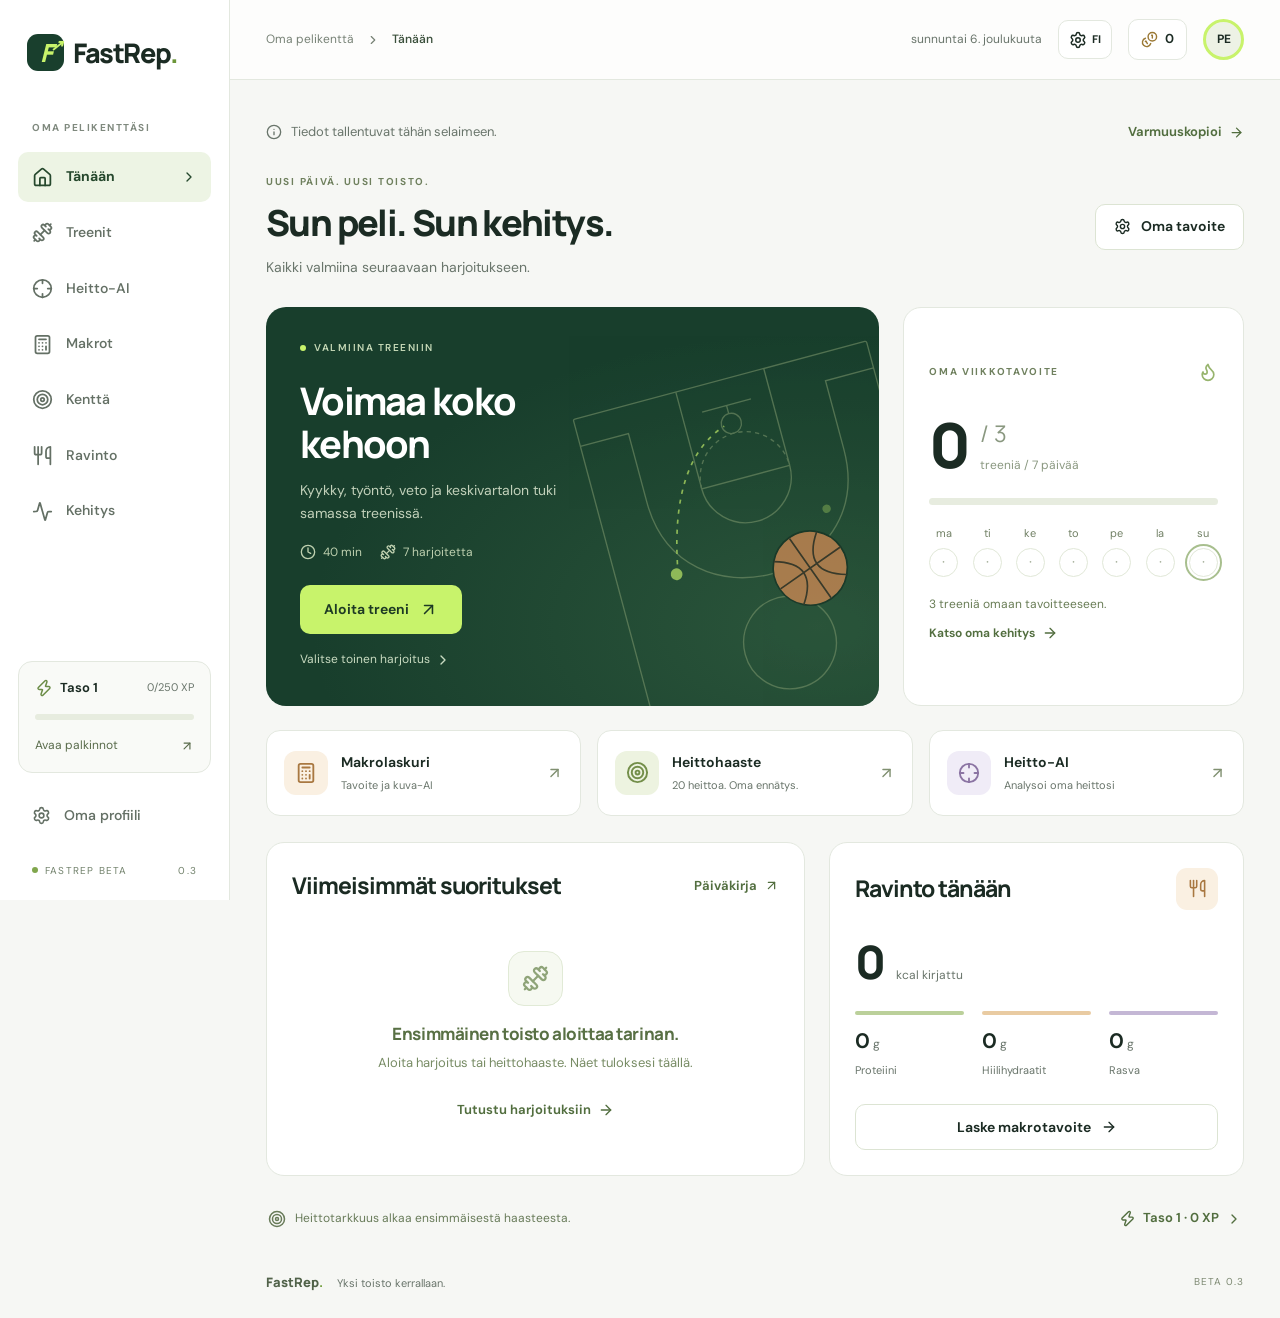
==== commit f32efe65: "Add theme and language settings and improve meal description estimates" ====
--- a/docs/index.html
+++ b/docs/index.html
@@ -8,8 +8,8 @@
     <title>FastRep · Oma pelikenttäsi</title>
     <link rel="icon" type="image/svg+xml" href="./favicon.svg"/>
     <link rel="manifest" href="./manifest.webmanifest"/>
-    <script type="module" crossorigin src="./assets/index-g4Y_uyLT.js"></script>
-    <link rel="stylesheet" crossorigin href="./assets/index-Dnd0br1i.css">
+    <script type="module" crossorigin src="./assets/index-CES2aRPu.js"></script>
+    <link rel="stylesheet" crossorigin href="./assets/index-BLsfWf7t.css">
   </head>
   <body>
     <div id="root"></div>
--- a/docs/assets/index-BLsfWf7t.css
+++ b/docs/assets/index-BLsfWf7t.css
@@ -0,0 +1 @@
+@import "https://fonts.googleapis.com/css2?family=DM+Sans:wght@400;450;500;550;600;650;700&family=Manrope:wght@400;500;600;650;700;750;800&display=swap";:root{--bg:#f6f7f4;--ink:#1b2b23;--muted:#69756b;--line:#e3e8df;--green:#193f2d;--lime:#c8f36b;--white:#fff;--radius:18px}*{box-sizing:border-box}body{background:var(--bg);color:var(--ink);margin:0;font-family:DM Sans,Arial,sans-serif;font-size:15px;line-height:1.55}button,input,select,textarea{font:inherit}button,a,input,select,textarea,summary{-webkit-tap-highlight-color:transparent}button,a{touch-action:manipulation}button{cursor:pointer;color:inherit;transition:background .16s,border-color .16s,transform .16s}button:disabled{opacity:.45;cursor:not-allowed}button:focus-visible,a:focus-visible,input:focus-visible,select:focus-visible,textarea:focus-visible,summary:focus-visible{outline-offset:3px;outline:3px solid #729e3c}a{color:inherit;text-decoration:none}h1,h2,h3,p{margin-top:0}h1,h2,h3{letter-spacing:-.045em;font-family:Manrope,DM Sans,sans-serif;line-height:1.2}h1{margin-bottom:12px;font-size:36px;font-weight:800}h2{margin-bottom:12px;font-size:23px;font-weight:750}h3{letter-spacing:-.025em;margin-bottom:8px;font-size:17px;font-weight:750}p{line-height:1.65}small{font-size:12px}strong{font-weight:650}svg{flex-shrink:0}.sr-only{clip:rect(0,0,0,0);white-space:nowrap;border:0;width:1px;height:1px;margin:-1px;padding:0;position:absolute;overflow:hidden}.skip-link{z-index:200;background:var(--green);color:#fff;border-radius:8px;padding:12px 18px;position:fixed;top:-80px;left:20px}.skip-link:focus{top:15px}.app-shell{min-height:100vh;display:flex}.sidebar{border-right:1px solid var(--line);z-index:20;background:#fff;flex-direction:column;width:230px;padding:32px 18px 22px;display:flex;position:fixed;inset:0 auto 0 0}.brand{letter-spacing:-1.4px;background:0 0;border:0;align-items:center;gap:9px;padding:0 9px;font-family:Manrope,sans-serif;font-size:27px;font-weight:800;display:flex}.brand-dot{color:#6c9639;margin-left:-9px}.brand-symbol{background:var(--green);width:37px;height:37px;color:var(--lime);border-radius:11px;place-items:center;font-size:25px;font-style:italic;font-weight:800;display:grid;position:relative}.brand-symbol span{font-size:16px;position:absolute;top:-1px;right:2px}.sidebar-label{letter-spacing:1.5px;color:#7f897e;margin:46px 14px 17px;font-size:10px;font-weight:700}.sidebar nav{gap:6px;display:grid}.nav-item{text-align:left;color:#647065;background:0 0;border:0;border-radius:10px;align-items:center;gap:13px;width:100%;padding:14px;font-size:14px;font-weight:550;display:flex}.nav-item:hover{background:#f3f6ef}.nav-item.active{color:#26482d;background:#edf4e4;font-weight:700}.nav-chevron{margin-left:auto}.sidebar-bottom{margin-top:auto;padding-top:35px}.level-card{border:1px solid var(--line);text-align:left;background:#f9faf7;border-radius:14px;width:100%;margin-bottom:18px;padding:16px;display:block}.level-card>div:first-child{align-items:center;gap:7px;display:flex}.level-card strong{font-size:13px}.level-card div>span:last-child{color:var(--muted);margin-left:auto;font-size:11px}.level-icon{color:#6b8c46;display:flex}.level-card p{color:#596b4b;justify-content:space-between;align-items:center;margin:10px 0 0;font-size:12px;display:flex}.progress{background:#e7ecdf;border-radius:8px;height:6px;margin:16px 0;overflow:hidden}.progress i{background:#99c45b;border-radius:8px;height:100%;transition:width .3s;display:block}.beta-label{letter-spacing:1.2px;color:#71816b;align-items:center;gap:7px;padding:22px 14px 0;font-size:10px;display:flex}.beta-label i{background:#80a64d;border-radius:50%;width:6px;height:6px}.beta-label span{margin-left:auto}.main-shell{width:calc(100% - 230px);min-width:0;margin-left:230px}.topbar{border-bottom:1px solid var(--line);background:#ffffffc9;justify-content:space-between;align-items:center;height:80px;padding:0 36px;display:flex}.breadcrumb{color:#778276;align-items:center;gap:12px;font-size:12px;display:flex}.breadcrumb strong{color:#3b503c;font-weight:550}.topbar-right{align-items:center;gap:16px;display:flex}.today-date{color:var(--muted);font-size:12px}.coin-balance{border:1px solid var(--line);background:#fff;border-radius:10px;align-items:center;gap:7px;padding:9px 12px;font-size:13px;font-weight:650;display:inline-flex}.coin-balance svg{color:#9b7935}.coin-balance>span{color:var(--muted);font-weight:400}.avatar{background:#edf2e5;border:3px solid;border-radius:50%;width:41px;height:41px;font-size:12px;font-weight:700}.mobile-brand,.mobile-nav{display:none}main{outline:none;max-width:1420px;margin:0 auto;padding:34px 36px 0}.section-heading{justify-content:space-between;align-items:center;gap:24px;margin-bottom:28px;display:flex}.section-heading p{color:var(--muted);margin:0;font-size:14px}.eyebrow{letter-spacing:1.7px;color:#6f805e;margin-bottom:11px;font-size:10px;font-weight:700;display:block}.primary,.secondary,.lime-btn,.dark-btn{text-align:center;border:1px solid #0000;border-radius:10px;justify-content:center;align-items:center;gap:10px;min-height:46px;padding:12px 18px;font-size:14px;font-weight:650;line-height:1.4;display:inline-flex}.primary,.dark-btn{background:var(--green);color:#fff}.primary:hover:not(:disabled),.dark-btn:hover:not(:disabled){background:#285a3e}.secondary{background:#fff;border-color:#dce4d3}.secondary:hover:not(:disabled){background:#f2f6ec;border-color:#bdcdb1}.lime-btn{background:var(--lime);color:#1d3924}.lime-btn:hover{background:#dcff9a}.full{width:100%}.text-btn{color:#526e3f;background:0 0;border:0;justify-content:center;align-items:center;gap:7px;min-height:36px;padding:8px 0;font-size:13px;font-weight:650;display:inline-flex}.icon-btn{background:0 0;border:0;border-radius:10px;justify-content:center;align-items:center;width:40px;height:40px;display:inline-flex}.icon-btn:hover{background:#eef3e7}.danger{color:#a04332}.muted{color:var(--muted);font-size:14px}.tiny{color:#6f7d66;margin-top:16px;font-size:12px;line-height:1.6}.card{border:1px solid var(--line);border-radius:var(--radius);background:#fff;min-width:0;padding:25px}.card-heading{justify-content:space-between;align-items:center;gap:14px;margin-bottom:12px;display:flex}.card-heading h2,.card-heading h3,.card-heading .eyebrow{margin:0}.card-heading .text-btn{white-space:nowrap}.two-col{grid-template-columns:minmax(0,1fr) minmax(0,1fr);gap:24px;margin-bottom:24px;display:grid}.three-col{grid-template-columns:repeat(3,minmax(0,1fr));gap:22px;margin-bottom:24px;display:grid}.stack{flex-direction:column;gap:24px;min-width:0;display:flex}.dashboard-top{grid-template-columns:minmax(0,1.8fr) minmax(270px,1fr);gap:24px;margin-bottom:24px;display:grid}.hero{color:#fff;background:#183e2c;border-radius:20px;min-height:340px;position:relative;overflow:hidden}.hero:before{content:"";pointer-events:none;background:radial-gradient(at 90% 80%,#46775066,#0000 65%);position:absolute;inset:0}.hero-copy{z-index:1;width:66%;padding:33px 34px;position:relative}.light-label{color:#c6d9b7;letter-spacing:1.5px;align-items:center;gap:8px;margin-bottom:24px;font-size:10px;font-weight:600;display:flex}.light-label i{background:var(--lime);border-radius:50%;width:6px;height:6px}.hero h2{max-width:350px;margin-bottom:14px;font-size:38px;line-height:1.12}.hero p{color:#c2d1ba;max-width:285px;margin-bottom:18px;font-size:14px;line-height:1.65}.hero-meta{color:#bed0af;flex-wrap:wrap;align-items:center;gap:18px;margin:16px 0 24px;font-size:12px;display:flex}.hero-meta>span{align-items:center;gap:7px;display:flex}.hero .lime-btn{min-height:49px;padding:13px 23px}.hero-secondary{color:#c9dbc1;background:0 0;border:0;align-items:center;gap:5px;margin-top:12px;padding:4px 0;font-size:12px;display:flex}.court{color:#718d65;opacity:.65;width:54%;height:100%;position:absolute;top:0;right:-40px;transform:rotate(-15deg)scale(1.12)}.weekly-target{flex-direction:column;justify-content:center;display:flex}.weekly-target .card-heading>svg{color:#97b46d}.weekly-count{align-items:center;gap:12px;margin-top:20px;display:flex}.weekly-count>strong{letter-spacing:-3px;font-family:Manrope,sans-serif;font-size:62px;font-weight:800;line-height:1}.weekly-count>span{color:#8a9880;font-family:Manrope,sans-serif;font-size:23px}.weekly-count small{margin-top:4px;font-family:DM Sans,sans-serif;font-size:12px;display:block}.weekly-target .progress{height:7px;margin:22px 0 20px}.week-dots{justify-content:space-between;gap:5px;display:flex}.week-dots>div{flex-direction:column;align-items:center;gap:6px;display:flex}.week-dots small{color:#718065;font-size:11px}.week-dots span{color:#a3ad97;border:1px solid #e1e8d8;border-radius:50%;place-items:center;width:29px;height:29px;display:grid}.week-dots .done span{color:#48622e;background:#edf6dd;border-color:#c2d7a6}.week-dots .today span{outline-offset:2px;outline:2px solid #a8bf8e}.weekly-target>p{color:#697d56;margin:18px 0 0;font-size:12px}.weekly-target .text-btn{justify-content:flex-start;font-size:12px}.quick-actions{grid-template-columns:repeat(3,minmax(0,1fr));gap:16px;margin-bottom:26px;display:grid}.quick-actions>button{text-align:left;border:1px solid var(--line);background:#fff;border-radius:14px;align-items:center;gap:13px;padding:20px 17px;display:flex}.quick-actions>button:hover{background:#fcfef9;border-color:#b8c9a9}.quick-actions>button>span:nth-child(2){flex:1;min-width:0}.quick-actions strong{font-size:14px;display:block}.quick-actions small{color:var(--muted);margin-top:3px;font-size:11px;display:block}.quick-actions>button>svg{color:#809071;width:17px}.action-icon{border-radius:12px;flex-shrink:0;place-items:center;width:44px;height:44px;display:grid}.peach{color:#a97841!important;background:#faf0e2!important}.mint{color:#738e49;background:#edf3e0}.lilac{color:#8b74a3;background:#f0ecf7}.home-lower{grid-template-columns:1.3fr 1fr}.home-empty{min-height:225px;padding-bottom:15px!important}.list-row{text-align:left;border-bottom:1px solid #edf0e8;align-items:center;gap:13px;width:100%;padding:18px 0;display:flex}.list-row:last-child{border-bottom:0}.list-row strong{font-size:14px;display:block}.list-row small{color:var(--muted);margin-top:4px;font-size:12px;display:block}.clickable{background:0 0;border:0;border-bottom:1px solid #edf0e8}.clickable:hover{background:#f8faf5}.clickable>svg{color:#839175}.grow{flex:1;min-width:0}.grow strong{overflow-wrap:anywhere}.square-icon{color:#73865a;background:#f0f4e8;border-radius:11px;flex-shrink:0;place-items:center;width:42px;height:42px;display:grid}.kind-challenge{color:#a98b48;background:#f9f0df}.kind-review{color:#8d7aa1;background:#efebf6}.kind-meal{color:#a5825f;background:#f9eee2}.fuel-total{align-items:baseline;gap:12px;margin:29px 0 26px;display:flex}.fuel-total strong{letter-spacing:-2px;font-family:Manrope,sans-serif;font-size:46px;font-weight:800;line-height:1}.fuel-total>span{color:var(--muted);font-size:12px}.macro-grid{grid-template-columns:repeat(3,1fr);gap:18px;margin-bottom:25px;display:grid}.macro-grid>div{flex-direction:column;gap:5px;display:flex}.macro-line{background:#bbd09a;border-radius:3px;width:100%;height:4px;margin-bottom:5px}.line-1{background:#e9cba2}.line-2{background:#c4b7d5}.macro-grid strong{font-size:21px}.macro-grid strong small{color:var(--muted);font-size:12px;font-weight:400}.macro-grid>div>span:last-child{color:var(--muted);font-size:11px}.home-bottomline{color:#687b59;justify-content:space-between;align-items:center;gap:20px;padding:0 2px;font-size:12px;display:flex}.home-bottomline>span{align-items:center;gap:9px;display:flex}.page-footer{color:#7d8972;justify-content:space-between;align-items:center;gap:20px;padding:35px 0 26px;font-size:11px;display:flex}.page-footer>span:first-child{color:#516249;font-family:Manrope,sans-serif;font-size:13px;font-weight:800}.page-footer .muted{margin-left:14px;font-family:DM Sans,sans-serif;font-size:11px;font-weight:400}.page-footer>span:last-child{letter-spacing:1px;font-size:10px}.green{color:#739f3f}.filter-chips{flex-wrap:wrap;gap:9px;margin-bottom:23px;display:flex}.filter-chips button{color:#697e59;background:#fff;border:1px solid #dde5d5;border-radius:22px;min-height:42px;padding:10px 20px;font-size:13px}.filter-chips .selected{background:var(--green);color:#fff;border-color:var(--green)}.training-grid{grid-template-columns:repeat(3,minmax(0,1fr));gap:22px;margin-bottom:22px;display:grid}.training-card{flex-direction:column;padding:0;display:flex;overflow:hidden}.training-art{color:#7c9662;background:#e8efdd;place-items:center;height:185px;display:grid;position:relative;overflow:hidden}.training-art>svg{z-index:1;transform:rotate(-12deg)}.training-art>span{letter-spacing:1.6px;font-size:10px;font-weight:700;position:absolute;top:20px;left:22px}.art-lines{border:1px solid #afbf9475;border-radius:50%;position:absolute;inset:35px -40px -70px 65px;transform:rotate(-25deg)}.art-lines:before,.art-lines:after{content:"";opacity:.16;border:1px solid;border-radius:50%;position:absolute;inset:18px}.art-lines:after{inset:39px}.plan-court .training-art{color:#a68b5d;background:#f3e9da}.plan-reset .training-art{color:#8d7fa6;background:#eeebf4}.card-body{flex-direction:column;flex:1;padding:23px;display:flex}.card-body h2{font-size:23px}.card-body p{color:var(--muted);font-size:14px}.card-body .eyebrow{font-size:10px}.plan-exercises{flex-wrap:wrap;gap:6px;margin:0 0 24px;display:flex}.plan-exercises span{color:#6b795f;border:1px solid #e4e9dd;border-radius:5px;padding:4px 7px;font-size:11px}.training-card .primary{margin-top:auto}.last-trained{color:#77856b;text-align:center;margin-top:13px;font-size:11px;display:block}.context-note{color:#738067;align-items:flex-start;gap:10px;margin:22px 0 28px;display:flex}.context-note p{margin:0;font-size:12px}.context-note svg{margin-top:2px}.skill-banner{background:#edf2e5;border:1px solid #dfe8d1;border-radius:16px;align-items:center;gap:20px;padding:25px;display:flex}.skill-banner h2{margin-bottom:5px;font-size:19px}.skill-banner p{color:#748466;margin:0;font-size:13px}.court-nav{border-bottom:1px solid #dce4d3;gap:24px;margin-bottom:32px;display:flex}.court-nav button{color:#6e7f60;background:0 0;border:0;border-bottom:3px solid #0000;align-items:center;gap:9px;padding:0 2px 15px;font-size:14px;font-weight:650;display:flex}.court-nav .selected{color:#203e27;border-bottom-color:#527738}.segmented{background:#e9eee2;border-radius:12px;width:fit-content;max-width:100%;margin-bottom:25px;padding:5px;display:flex}.segmented button{color:#677b56;background:0 0;border:0;border-radius:8px;justify-content:center;align-items:center;gap:8px;min-height:40px;padding:10px 17px;font-size:13px;display:flex}.segmented .selected{color:#25442a;background:#fff;box-shadow:0 1px 4px #20302010}.pill{color:#6b7f59;white-space:nowrap;background:#f1f5eb;border:1px solid #dfe7d5;border-radius:30px;align-items:center;gap:7px;padding:6px 11px;font-size:11px;display:inline-flex}.challenge-choice{text-align:left;min-height:208px;display:block;position:relative}.challenge-choice.chosen{background:#f6faef;border-color:#8cae5a;box-shadow:0 0 0 1px #8cae5a}.challenge-choice>svg{color:#829c62;margin:6px 0 14px}.challenge-choice p{color:var(--muted);font-size:13px}.challenge-choice .eyebrow{font-size:10px}.xp{color:#60813e;font-size:12px;font-weight:650}.score-card{text-align:center}.score{letter-spacing:-4px;margin:24px 0 9px;font-family:Manrope,sans-serif;font-size:88px;font-weight:800}.score>span{color:#a5b498;letter-spacing:-1px;font-size:35px}.score-card>p{color:#6d805c;font-size:14px}.score-card .button-row>.primary,.score-card .button-row>.secondary{min-height:58px;padding:15px 26px;font-size:17px}.score-card .tiny{font-size:12px}.button-row{flex-wrap:wrap;align-items:center;gap:10px;margin:18px 0;display:flex}.center{justify-content:center}.compact{min-height:40px;padding:7px 10px}.file-button{cursor:pointer;margin:0;position:relative}.file-button input,.photo-upload input{opacity:0;cursor:pointer;width:100%;height:100%;margin:0;padding:0;position:absolute;inset:0}.video-preview{background:#162d20;border-radius:11px;width:100%;max-height:440px;margin:16px 0;display:block}.camera-studio>small{color:var(--muted)}.live-art{color:#c8f36b;background:#183e2c;border-radius:18px;min-height:380px;padding:34px;position:relative;overflow:hidden}.live-art h2{z-index:1;margin-top:20px;font-size:40px;position:relative}.live-art>.court{width:90%;right:-30px}.live-art>span{color:#b4cca0;letter-spacing:1.2px;font-size:10px;position:absolute;bottom:27px;left:30px}.divider{color:var(--muted);margin-top:25px;font-size:13px}.room-code{border:1px dashed #9eb683;border-radius:10px;justify-content:space-between;align-items:center;margin-top:25px;padding:17px;display:flex}.room-code>span{letter-spacing:3px;font-family:monospace;font-size:26px}.versus{text-align:center;justify-content:space-around;align-items:center;gap:12px;margin:28px 0;display:flex}.versus>div{flex-direction:column;max-width:43%;display:flex}.versus strong{font-family:Manrope,sans-serif;font-size:56px}.versus small{color:var(--muted)}.versus>span{color:#82976e;font-size:12px}.versus>div>span{overflow-wrap:anywhere;font-size:14px}.record-value{font-size:26px!important}.record-value small{text-align:right}.upload-zone{text-align:center;background:#f4f7ef;border:1px dashed #bfcfb0;border-radius:12px;flex-direction:column;justify-content:center;align-items:center;min-height:320px;padding:25px;display:flex;position:relative;overflow:hidden}.upload-zone>:not(.court){z-index:1}.upload-zone h2{margin-top:20px;font-size:22px}.upload-zone p{color:#788a66;font-size:14px}.round-icon{color:#88a369}.court.small{color:#b4c5a2;opacity:.5;width:75%;right:-60px}.video-wrap{background:#152f21;border-radius:12px;position:relative;overflow:hidden}.video-wrap video{width:100%;height:auto;display:block}.measure{cursor:crosshair;width:100%;position:absolute;inset:0}.button-row select{width:auto;min-width:66px;min-height:40px;margin:0;padding:8px}.button-row input{flex:1;min-width:145px;margin:0}.check-row{border-bottom:1px solid var(--line);align-items:center;gap:12px;padding:16px 0;font-size:14px;display:flex;margin:0!important}.check-row input{accent-color:#507735;width:20px;height:20px;margin:0}.notice{color:#667e51;background:#f0f5e9;border:1px solid #e2ead7;border-radius:11px;align-items:flex-start;gap:10px;margin:20px 0;padding:15px;display:flex}.notice p{margin:0;font-size:12px}.notice svg{margin-top:2px}.skills-grid{grid-template-columns:repeat(3,minmax(0,1fr));gap:23px;display:grid}.skill-choice{text-align:left;position:relative}.skill-choice:hover{border-color:#aec58c}.skill-number{color:#b3c39e;letter-spacing:-2px;margin-bottom:24px;font-size:40px;font-weight:750;display:block}.skill-choice p{color:var(--muted);min-height:50px;font-size:14px}.skill-choice .text-btn{justify-content:flex-start}.skill-step{align-items:flex-start;gap:15px;margin:24px 0;display:flex}.skill-step>span{color:#6b844d;background:#ecf4df;border-radius:50%;flex-shrink:0;place-items:center;width:29px;height:29px;font-size:13px;font-weight:650;display:grid}.skill-step p{color:#586e4a;margin:1px 0 0;font-size:15px}label{color:#5b7050;margin:19px 0;font-size:13px;font-weight:550;display:block}input,select,textarea{color:#2c4629;background:#fcfdf9;border:1px solid #d7e1ce;border-radius:9px;width:100%;min-width:0;min-height:46px;margin-top:8px;padding:12px;font-size:15px;display:block}input::placeholder,textarea::placeholder{color:#8b9980;font-size:14px}textarea{resize:vertical;min-height:100px}.form-grid{grid-template-columns:1fr 1fr;gap:0 16px;display:grid}.form-grid label{margin:10px 0 18px}.date-selector{align-items:center;gap:9px;margin-bottom:24px;display:flex}.date-input{align-items:center;gap:18px;margin:0;display:flex}.date-input input{background:#fff;width:165px;margin:0}.date-input>span{font-size:14px}.nutrition-strip{border:1px solid var(--line);background:#fff;border-radius:18px;grid-template-columns:repeat(4,minmax(0,1fr));margin-bottom:24px;padding:24px 0;display:grid}.nutrient{border-right:1px solid var(--line);padding:0 27px}.nutrient:last-child{border:0}.nutrient>span{color:#718163;font-size:12px}.nutrient>strong{letter-spacing:-1.2px;margin-top:5px;font-family:Manrope,sans-serif;font-size:33px;display:block}.nutrient small{color:#7b8f69;letter-spacing:0;margin-left:7px;font-size:13px;font-weight:400}.nutrient-0>span:before,.nutrient-1>span:before,.nutrient-2>span:before,.nutrient-3>span:before{content:"";background:#224c32;border-radius:50%;width:6px;height:6px;margin-right:8px;display:inline-block}.nutrient-1>span:before{background:#a4c574}.nutrient-2>span:before{background:#d8b484}.nutrient-3>span:before{background:#b19dca}.diary-columns{grid-template-columns:1.35fr 1fr;align-items:start}.count-label{color:#7a8b6c;font-size:12px}.meal-row{border-bottom:1px solid #edf0e8;align-items:center;gap:13px;padding:19px 0;display:flex}.meal-row:last-child{border:0}.meal-row strong{font-size:14px}.meal-row small{color:var(--muted);margin-top:5px;font-size:11px;display:block}.meal-row>strong{text-align:right}.meal-actions{flex-direction:column;display:flex}.meal-actions .icon-btn{width:34px;height:30px}.empty{text-align:center;color:#8fa479;padding:35px 16px}.empty h3{color:#587044;max-width:360px;margin:18px auto 8px;font-size:17px}.empty p{color:#788c65;max-width:330px;margin:0 auto 18px;font-size:13px}.empty-icon{background:#f6f9f1;border:1px solid #e1ead6;border-radius:16px;place-items:center;width:55px;height:55px;margin:0 auto;display:grid}.empty-inline{color:#7c8c6f;padding:12px 0;font-size:13px}.meal-ideas{background:#f9fbf6}.meal-ideas summary{cursor:pointer;font-size:15px;font-weight:650}.meal-idea{border-bottom:1px solid #e5ecdc;flex-direction:column;gap:5px;padding:18px 0;display:flex}.meal-idea small{letter-spacing:1.4px;color:#778f60;font-size:10px}.meal-idea strong{font-size:14px}.ingredient-add{align-items:flex-end;gap:14px;margin-bottom:17px;display:flex}.ingredient-add label{flex:1;margin:0}.ingredient-total{color:#6c805a;justify-content:space-between;gap:15px;padding:20px 0;font-size:12px;display:flex}.ingredient-total strong{color:#28492b;font-size:19px}.photo-detail{margin:2px 0 24px}.photo-detail summary{cursor:pointer;color:#758663;align-items:center;gap:8px;padding:10px 0;font-size:12px;display:flex}.photo-upload{background:#f7faf1;border:1px dashed #c3d4ae;border-radius:11px;flex-direction:column;justify-content:center;align-items:center;gap:8px;height:170px;display:flex;position:relative;overflow:hidden}.photo-upload img{object-fit:contain;width:100%;height:100%}.photo-upload span{font-size:13px}.progress-overview{grid-template-columns:1.35fr 1fr;gap:24px;display:grid}.week-card .card-heading h2{margin-top:7px;font-size:32px}.week-card .card-heading .muted{letter-spacing:0;font-size:16px;font-weight:450}.week-bars{justify-content:space-between;align-items:flex-end;gap:13px;margin:24px 0 10px;display:flex}.week-bars>div{color:#788e62;flex-direction:column;align-items:center;gap:8px;width:100%;font-size:12px;display:flex}.bar-track{background:#f3f6ed;border-radius:5px;align-items:flex-end;width:100%;max-width:32px;height:100px;display:flex}.bar-track i{background:#b6ce91;border-radius:5px;width:100%}.week-bars .current i{background:#6b9442}.week-bars small{font-size:11px}.shooting-summary{flex-direction:column;justify-content:center;display:flex}.accuracy-value{letter-spacing:-3px;margin:13px 0 18px;font-family:Manrope,sans-serif;font-size:65px;font-weight:800;line-height:1}.accuracy-value span{color:#a9bb95;margin-left:5px;font-size:32px}.shooting-summary .pill{width:fit-content}.subheading{margin-top:32px}.subheading h2{margin:0}.record-grid{grid-template-columns:repeat(3,minmax(0,1fr));gap:20px;margin-bottom:26px;display:grid}.record-card{background:#f0f4e8;border:1px solid #e0e8d3;border-radius:15px;flex-direction:column;align-items:flex-start;gap:13px;padding:23px;display:flex}.record-card>svg{color:#839b5f}.record-card>span{color:#617a48;font-size:13px}.record-card>strong{letter-spacing:-1px;font-family:Manrope,sans-serif;font-size:31px}.record-card small{color:#7f9469;letter-spacing:0;margin-left:6px;font-family:DM Sans,sans-serif;font-size:12px}.filter-label{margin:0}.filter-label select{min-height:40px;margin:0;font-size:12px}.activity-history .list-row .xp{white-space:nowrap}.reward-hero{color:#fff;background:#193e2c;border-radius:19px;justify-content:space-between;align-items:center;gap:25px;padding:35px;display:flex}.reward-hero .eyebrow{color:#b4ca9f}.reward-hero h2{overflow-wrap:anywhere;font-size:34px}.reward-hero p{color:#c6d6ba;font-size:14px}.reward-hero>div:first-child{width:65%;min-width:0}.reward-hero .progress{background:#3a5733}.reward-hero .progress i{background:var(--lime)}.reward-hero small{color:#b3c79e;font-size:12px}.big-avatar{color:#d7e7c9;background:#294b33;border:7px solid;border-radius:50%;flex-shrink:0;place-items:center;width:112px;height:112px;font-family:Manrope,sans-serif;font-size:34px;font-weight:750;display:grid;position:relative}.big-avatar>span{background:var(--lime);color:#234420;letter-spacing:1px;border-radius:6px;padding:4px 10px;font-size:11px;position:absolute;bottom:-12px}.shop-card{padding:0;overflow:hidden}.item-art{place-items:center;height:170px;display:grid}.shop-avatar{color:#edf7e7;background:#23472d;border:7px solid;border-radius:50%;place-items:center;width:88px;height:88px;font-family:Manrope,sans-serif;font-size:25px;font-weight:800;display:grid}.shop-card .card-body{display:block}.shop-card .card-body p{font-size:13px}.locked{color:#7d8f6d}.locked>svg{color:#a6b896}.error-banner{background:#fff7e7;border:1px solid #eddcb6;border-radius:12px;align-items:center;gap:13px;margin-bottom:23px;padding:17px;font-size:14px;display:flex}.error-banner>span{flex:1}.error,.form-error{color:#a03e2f;background:#fff3ef;border-radius:8px;padding:12px;font-size:13px}.loading-state{text-align:center;color:#71865c;padding:50px 0}.loading-state h2{margin:20px 0 10px}.loading-state p{font-size:14px}.skeleton-grid{grid-template-columns:2fr 1fr;gap:20px;margin-top:35px;display:grid}.skeleton-grid i{background:#e9ede3;border-radius:18px;height:180px;animation:1.4s ease-in-out infinite pulse;display:block}.skeleton-grid i:last-child{grid-column:1/-1;height:80px}.connection-empty{padding:80px 15px}.connection-empty h1{margin-top:25px}.spinner{animation:1.2s linear infinite spin}@keyframes spin{to{transform:rotate(360deg)}}@keyframes pulse{50%{opacity:.5}}.toast{color:#fff;z-index:150;background:#224d32;border:1px solid #49754e;border-radius:13px;align-items:center;gap:11px;width:max-content;max-width:calc(100vw - 280px);padding:15px 19px;font-size:14px;display:flex;position:fixed;bottom:28px;left:calc(50% + 115px);transform:translate(-50%);box-shadow:0 7px 28px #17301a30}.toast>button{color:#c3d8b4;background:0 0;border:0;place-items:center;min-width:30px;min-height:30px;display:grid}dialog{width:calc(100% - 32px);max-width:540px;max-height:90dvh;color:var(--ink);background:#fff;border:1px solid #dde7d3;border-radius:21px;padding:28px;overflow:auto;box-shadow:0 25px 90px #19321c30}dialog::backdrop{-webkit-backdrop-filter:blur(4px);backdrop-filter:blur(4px);background:#10241975}.modal-head{justify-content:space-between;align-items:center;gap:20px;margin-bottom:20px;display:flex}.modal-head h2{margin:0;font-size:24px}.modal-head .icon-btn{flex-shrink:0}.preview-meta{color:#789060;flex-wrap:wrap;align-items:center;gap:20px;margin:17px 0;font-size:13px;display:flex}.preview-meta>span{align-items:center;gap:8px;display:flex}.exercise-index{color:#9aae85;min-width:30px;font-size:15px;font-weight:650}.preview-meta~.primary{margin-top:23px}.day-picker{grid-template-columns:repeat(7,1fr);gap:7px;margin-top:10px;display:grid}.day-picker>button{color:#6c8453;background:#f7faf2;border:1px solid #dee8d2;border-radius:9px;min-height:43px}.day-picker .selected{color:#fff;background:#254c30;border-color:#254c30}.entry-notes{white-space:pre-wrap;overflow-wrap:anywhere;color:#617b4c;background:#f4f7ee;border-left:3px solid #a6c57b;border-radius:5px;margin:22px 0 0;padding:17px;font-size:14px}.detail-score{margin:20px 0;font-family:Manrope,sans-serif;font-size:55px;font-weight:750}.detail-score span{color:#8ca475;font-size:19px;font-weight:500}.workout-dialog{max-width:660px;padding:28px}.session-header{justify-content:space-between;align-items:center;gap:15px;display:flex}.session-header .eyebrow{margin-bottom:6px}.session-header h2{margin:0;font-size:25px}.session-meta{color:#72875e;align-items:center;gap:14px;margin-top:19px;font-size:13px;display:flex}.session-meta>span{align-items:center;gap:7px;display:flex}.session-meta>span:last-child{margin-left:auto}.session-meta .text-btn{font-size:12px}.exercise-tabs{gap:10px;margin:20px 0 29px;display:flex}.exercise-tabs button{color:#8ba070;background:#f7faf2;border:1px solid #dbe5ce;border-radius:50%;place-items:center;width:37px;height:37px;font-size:13px;display:grid}.exercise-tabs button.selected{background:var(--green);color:#fff;border-color:var(--green)}.exercise-tabs button.completed:not(.selected){color:#52772d;background:#e8f3d8;border-color:#bed3a1}.exercise-title h3{margin-bottom:8px;font-size:28px}.exercise-title .eyebrow{font-size:10px}.exercise-title p{color:#607b4b;font-size:13px}.exercise-title p>span{color:#81956d}.set-table{margin:22px 0}.set-table-head,.set-row{grid-template-columns:48px 1fr 1fr 62px;align-items:center;gap:15px;display:grid}.set-table-head{color:#82986c;margin-bottom:9px;font-size:11px}.set-row{border-top:1px solid #edf2e5;padding:10px 0}.set-row>span{color:#a2b58d;font-size:15px;font-weight:650}.set-row input{text-align:center;min-height:45px;margin:0;padding:9px}.set-row.is-done input{background:#f5f9ed;border-color:#d4e2c2}.set-check{color:#b5c5a2;background:#f5f8ef;border:1px solid #d2dfc2;border-radius:10px;place-items:center;min-height:45px;display:grid}.is-done .set-check{color:#375527;background:#c8ee8a;border-color:#b1d37a}.set-table.timed .set-table-head,.set-table.timed .set-row{grid-template-columns:1fr 62px}.rest-timer{color:#7d9563;background:#f4f7ed;border-radius:12px;align-items:center;gap:11px;padding:15px;display:flex}.rest-timer>div{flex:1}.rest-timer strong{color:#56763c;font-size:13px;display:block}.rest-timer small{margin-top:4px;font-size:10px;display:block}.rest-timer select{width:80px;min-height:37px;margin:0;padding:8px;font-size:12px}.rest-timer .icon-btn{width:30px;height:36px}.session-navigation{justify-content:space-between;gap:12px;margin:22px 0;display:flex}.session-notes{border-top:1px solid #e5ecda;margin:22px 0;padding-top:18px}.session-notes summary{cursor:pointer;color:#708a56;font-size:13px}.finish-workout{margin-top:4px}.discard-confirm{background:#fff8f1;border:1px solid #efe0d1;border-radius:10px;padding:14px;font-size:13px}.discard-confirm .text-btn{padding-left:16px}.resume-workout{color:#fff;z-index:100;text-align:left;background:#224c31;border:1px solid #5a7c4b;border-radius:15px;align-items:center;gap:15px;min-width:340px;padding:14px 18px;display:flex;position:fixed;bottom:24px;left:calc(50% + 115px);transform:translate(-50%);box-shadow:0 10px 34px #15322130}.resume-workout>span:nth-child(2){flex:1}.resume-workout strong{font-size:14px;display:block}.resume-workout small{color:#bad19e;margin-top:3px;font-size:11px;display:block}.resume-icon{width:38px;height:38px;color:var(--lime);background:#ffffff0e;border-radius:10px;place-items:center;display:grid}.has-active-workout{padding-bottom:86px}@media (width>=1500px){main{padding-top:42px}.hero{min-height:370px}.hero-copy{padding:40px}.hero h2{font-size:44px}.hero p{font-size:15px}.quick-actions>button{padding:23px}.weekly-target{padding:30px}}@media (width<=1200px){.sidebar{width:205px;padding:30px 13px 20px}.brand{font-size:25px}.main-shell{width:calc(100% - 205px);margin-left:205px}main{padding:30px 25px 0}.topbar{padding:0 25px}.dashboard-top{grid-template-columns:minmax(0,1.65fr) minmax(250px,1fr);gap:19px}.hero-copy{width:71%;padding:30px 27px}.hero h2{font-size:33px}.hero .court{width:59%;right:-50px}.card{padding:22px}.training-card,.shop-card{padding:0}.training-grid{gap:15px}.card-body{padding:20px}.card-body h2{font-size:21px}.training-art{height:160px}.quick-actions{gap:12px}.quick-actions>button{gap:10px;padding:17px 13px}.quick-actions small{font-size:10px}.action-icon{width:38px;height:38px}.quick-actions>button>svg{display:none}.two-col{gap:20px}.home-lower,.diary-columns{grid-template-columns:1.1fr 1fr}.home-lower .card-heading,.home-bottomline{flex-wrap:wrap}.toast,.resume-workout{left:calc(50% + 102px)}.skills-grid{gap:17px}.has-active-workout{padding-bottom:86px}}@media (width<=1000px){.sidebar{width:180px;padding:27px 11px}.brand{gap:7px;padding:0 5px;font-size:22px}.brand-symbol{width:31px;height:33px}.sidebar-label{margin-left:10px;font-size:9px}.nav-item{gap:11px;padding:13px 11px;font-size:13px}.main-shell{width:calc(100% - 180px);margin-left:180px}.today-date{display:none}main{padding:28px 22px 0}.section-heading{align-items:flex-start}.section-heading>.secondary{max-width:200px;font-size:12px}.dashboard-top{grid-template-columns:1fr}.hero{min-height:330px}.hero-copy{width:63%;padding:32px}.hero h2{font-size:39px}.hero .court{width:49%;right:-8px}.weekly-target{grid-template-columns:1fr 1fr;gap:0 24px;display:grid}.weekly-target .card-heading{grid-column:1/-1}.weekly-count{grid-row:2/4;margin-top:14px}.weekly-count>strong{font-size:55px}.weekly-target .progress{margin:17px 0 19px}.week-dots{grid-column:2}.weekly-target>p{margin-top:12px}.weekly-target>.text-btn{grid-column:2;justify-content:flex-end}.quick-actions{gap:10px}.quick-actions>button{text-align:center;flex-direction:column;padding:17px 9px}.quick-actions strong{font-size:12px}.quick-actions small{font-size:10px}.home-lower,.two-col,.diary-columns,.training-grid{grid-template-columns:1fr}.training-card{grid-template-columns:160px 1fr;display:grid}.training-art{height:100%;min-height:250px}.card-body p{margin-bottom:15px}.plan-exercises{margin-bottom:19px}.training-card .primary{width:fit-content}.last-trained{text-align:left}.skill-banner{flex-wrap:wrap}.skill-banner .secondary{margin-left:62px}.three-col{grid-template-columns:1fr}.challenge-choice{min-height:175px;padding:23px}.challenge-choice>svg{position:absolute;top:27px;right:25px}.challenge-choice h3{margin-top:24px}.challenge-choice p{margin-bottom:10px}.shop-card{grid-template-columns:150px 1fr;display:grid}.item-art{height:100%}.live-art{min-height:270px}.live-art>.court{width:57%}.skills-grid{grid-template-columns:1fr}.skill-choice{min-height:165px;padding-left:90px}.skill-number{font-size:37px;position:absolute;top:22px;left:26px}.skill-choice p{min-height:0;margin-bottom:10px}.nutrition-strip{padding:21px 0}.nutrient{padding:0 17px}.nutrient>strong{font-size:28px}.nutrient>span{font-size:11px}.nutrient>span:before{display:none}.progress-overview{grid-template-columns:1fr}.shooting-summary{display:block}.record-grid{gap:11px}.record-card{padding:18px}.record-card>span{font-size:12px}.record-card small{margin:0;display:block}.toast,.resume-workout{left:calc(50% + 90px)}.toast{max-width:calc(100vw - 220px)}.has-active-workout{padding-bottom:86px}}@media (width<=700px){.sidebar{display:none}.main-shell{width:100%;margin:0}.topbar{background:#fff;height:69px;padding:0 20px}.breadcrumb{display:none}.mobile-brand{letter-spacing:-1.2px;background:0 0;border:0;padding:0;font-family:Manrope,sans-serif;font-size:25px;font-weight:800;display:block}.mobile-brand>span{color:#80a84d}.topbar-right{gap:12px}.coin-balance{min-height:37px;padding:7px 10px;font-size:12px}.avatar{width:37px;height:37px;font-size:11px}main{padding:26px 19px 82px}.section-heading{margin-bottom:24px;display:block}.section-heading h1{letter-spacing:-1.25px;font-size:29px;line-height:1.18}.section-heading p{font-size:13px}.section-heading>.secondary,.section-heading>.primary,.section-heading>.pill,.section-heading>.coin-balance{max-width:none;margin-top:17px}.home-heading>.secondary{display:none}.eyebrow{letter-spacing:1.6px;font-size:9px}.dashboard-top{gap:18px;margin-bottom:18px}.hero{border-radius:17px;min-height:335px}.hero-copy{width:77%;padding:29px 25px}.light-label{margin-bottom:21px;font-size:8px}.hero h2{max-width:250px;font-size:36px}.hero p{max-width:220px;font-size:13px}.hero .court{opacity:.4;width:65%;top:10px;right:-50px;transform:rotate(-15deg)scale(1.1)}.hero-meta{gap:13px;margin:18px 0 22px;font-size:11px}.hero .lime-btn{min-height:48px;padding:13px 19px;font-size:13px}.hero-secondary{font-size:11px}.weekly-target{gap:0 18px;padding:22px}.weekly-count>strong{font-size:48px}.weekly-count>span{font-size:20px}.weekly-count small{font-size:10px}.weekly-target .card-heading .eyebrow{font-size:9px}.weekly-target>p{font-size:10px}.weekly-target>.text-btn{font-size:11px}.week-dots{gap:6px}.week-dots small{font-size:9px}.week-dots span{width:22px;height:22px;font-size:10px}.week-dots span svg{width:12px}.quick-actions{gap:9px;margin-bottom:19px}.quick-actions>button{border-radius:13px;gap:10px;padding:16px 6px 14px}.quick-actions strong{font-size:11px;line-height:1.4}.quick-actions small{display:none}.action-icon{border-radius:11px;width:38px;height:38px}.action-icon svg{width:20px}.card{border-radius:16px;padding:22px}.training-card,.shop-card{padding:0}.card-heading h2{font-size:19px}.card-heading h3{font-size:16px}.card-heading .text-btn{font-size:12px}.list-row{gap:11px;padding:17px 0}.list-row strong{font-size:13px}.list-row small,.list-row .xp{font-size:11px}.square-icon{width:38px;height:38px}.list-row>svg:last-child{width:15px}.two-col{gap:18px;margin-bottom:19px}.home-empty{min-height:210px}.fuel-total{margin:25px 0 24px}.fuel-total strong{font-size:43px}.macro-grid>div>span:last-child{font-size:10px}.home-bottomline{gap:8px;padding:1px 3px;font-size:11px}.home-bottomline .text-btn{font-size:12px}.page-footer{padding:29px 0 16px}.page-footer .muted{margin-left:10px;font-size:10px}.page-footer>span:last-child{font-size:9px}.mobile-nav{padding:7px 8px max(8px,env(safe-area-inset-bottom));-webkit-backdrop-filter:blur(12px);backdrop-filter:blur(12px);z-index:120;background:#fffffff5;border-top:1px solid #e0e8d6;grid-template-columns:repeat(5,minmax(0,1fr));display:grid;position:fixed;bottom:0;left:0;right:0}.mobile-nav button{color:#8b9a7d;background:0 0;border:0;border-radius:11px;flex-direction:column;justify-content:center;align-items:center;gap:4px;min-height:50px;padding:7px 4px;font-size:10px;display:flex}.mobile-nav button.active{color:#355728;background:#edf5e2;font-weight:650}.mobile-nav button.active svg{stroke-width:2.3px}.primary,.secondary,.dark-btn{min-height:46px;font-size:13px}.filter-chips{flex-wrap:nowrap;gap:7px;margin-right:-3px;padding:2px 3px 4px;overflow:auto}.filter-chips button{white-space:nowrap;flex-shrink:0;padding:9px 13px;font-size:12px}.training-card{grid-template-columns:100px 1fr}.training-art{min-height:270px}.training-art>svg{width:45px}.training-art>span{letter-spacing:1.2px;font-size:8px;top:21px;left:13px}.card-body{padding:20px}.card-body h2{font-size:21px}.card-body p{font-size:13px}.card-body .eyebrow{font-size:8px}.plan-exercises{gap:4px}.plan-exercises span{font-size:9px}.training-card .primary{width:100%;min-height:43px;font-size:12px}.last-trained{font-size:10px}.context-note{margin:18px 0 24px}.context-note p{font-size:11px}.skill-banner{gap:13px;padding:20px}.skill-banner h2{font-size:17px}.skill-banner p{font-size:12px}.skill-banner .secondary{width:100%;margin-left:0}.court-nav{justify-content:space-between;gap:0;margin-bottom:26px}.court-nav button{gap:7px;padding:0 3px 14px;font-size:12px}.court-nav svg{width:17px}.segmented{width:100%}.segmented button{flex:1;padding:10px 7px;font-size:12px}.challenge-choice{min-height:175px}.challenge-choice .xp{font-size:11px}.challenge-choice .eyebrow{font-size:9px}.score{font-size:77px}.score span{font-size:29px}.score-card .button-row>.primary,.score-card .button-row>.secondary{padding:14px 23px;font-size:17px}.score-card .tiny,.tiny{font-size:11px}.upload-zone{min-height:260px;padding:22px}.upload-zone h2{font-size:21px}.upload-zone p{font-size:13px}.live-art h2{font-size:34px}.live-art{min-height:270px;padding:27px}.room-code>span{font-size:23px}.skill-choice{padding-left:85px}.skill-number{left:24px}.nutrition-strip{grid-template-columns:repeat(2,minmax(0,1fr));gap:0 20px;padding:5px 20px}.nutrient{border:0;border-bottom:1px solid var(--line);padding:16px 0}.nutrient:nth-child(3),.nutrient:nth-child(4){border:0}.nutrient>span{font-size:12px}.nutrient>strong{margin-top:3px;font-size:29px}.nutrient>span:before{display:inline-block}.date-selector{gap:6px}.date-input{gap:8px}.date-input>span{display:none}.date-input input{width:160px;min-height:42px;font-size:14px}.date-selector .text-btn{font-size:12px}.count-label{font-size:11px}.meal-row{flex-wrap:wrap;gap:4px 10px}.meal-row .square-icon{width:32px;height:35px}.meal-row .grow{min-width:calc(100% - 125px)}.meal-row .grow strong,.meal-row>strong{font-size:13px}.meal-actions{flex-direction:row;margin-left:auto}.meal-actions .icon-btn{width:36px;height:36px}.meal-row small{font-size:10px}.empty{padding:30px 8px}.empty h3{font-size:16px}.empty p{font-size:12px}.stack,.progress-overview{gap:18px}.week-bars{gap:10px}.record-grid{gap:9px}.record-card{gap:12px;padding:17px 12px}.record-card>span{font-size:11px;line-height:1.5}.record-card>strong{font-size:28px}.record-card small{font-size:10px}.activity-history .card-heading{flex-wrap:wrap;gap:10px}.activity-history .filter-label{width:100%}.activity-history .list-row{gap:9px}.activity-history .xp{font-size:10px}.activity-history .square-icon{width:33px;height:36px}.activity-history .list-row>svg:last-child{display:none}.reward-hero{border-radius:16px;padding:27px 23px}.reward-hero h2{font-size:28px}.big-avatar{border-width:5px;width:85px;height:85px;font-size:26px}.reward-hero>div:first-child{width:60%}.shop-card{grid-template-columns:115px 1fr}.shop-avatar{border-width:6px;width:72px;height:72px;font-size:23px}.shop-card .card-body .secondary{font-size:12px}.locked{opacity:.8}.toast{max-width:calc(100% - 28px);padding:12px 14px;font-size:12px;bottom:91px;left:50%}.toast>span{min-width:0}.error-banner{flex-wrap:wrap;font-size:13px}.error-banner .secondary{min-height:40px;font-size:12px}.loading-state{padding:40px 0}.skeleton-grid{grid-template-columns:1fr}.skeleton-grid i{height:130px}.skeleton-grid i:last-child{grid-column:auto}.loading-state h2{font-size:21px}dialog{border-radius:19px;width:calc(100% - 22px);max-height:92dvh;padding:24px 21px}.modal-head h2{font-size:23px}.modal-head{gap:12px}input,select,textarea{font-size:16px}input::placeholder,textarea::placeholder{font-size:14px}.form-grid{gap:0 12px}.meal-modes button{padding:10px 5px;font-size:11px}.ingredient-total{flex-wrap:wrap}.day-picker{gap:5px}.day-picker>button{min-height:41px}.entry-notes{font-size:13px}.workout-dialog{padding:23px 21px}.session-header h2{font-size:22px}.session-meta{gap:9px;font-size:12px}.session-meta .text-btn,.session-meta>span:last-child{font-size:11px}.exercise-tabs{gap:9px}.exercise-tabs button{width:33px;height:33px;font-size:12px}.exercise-title h3{font-size:25px}.exercise-title p{font-size:12px}.exercise-title p>span{margin-top:5px;display:block}.set-table-head,.set-row{grid-template-columns:32px 1fr 1fr 51px;gap:11px}.set-table-head{font-size:10px}.set-row input{font-size:16px}.rest-timer{gap:8px;padding:12px}.rest-timer>svg{width:18px}.rest-timer small{font-size:9px}.rest-timer strong{font-size:12px}.rest-timer select{width:66px;font-size:12px}.rest-timer .icon-btn{width:25px}.session-navigation .primary,.session-navigation .secondary{padding:11px 13px;font-size:12px}.resume-workout{border-radius:13px;gap:11px;width:calc(100% - 32px);min-width:0;max-width:470px;padding:13px 15px;bottom:89px;left:50%}.resume-workout strong{font-size:13px}.resume-workout small{font-size:10px}.has-active-workout{padding-bottom:170px}.has-active-workout~.toast{bottom:168px}}@media (width<=370px){main{padding-left:14px;padding-right:14px}.weekly-target{gap:0 10px;padding:19px}.week-dots{gap:4px}.week-dots span{width:20px;height:20px}.hero-copy{width:86%}.hero h2{font-size:33px}.training-card{grid-template-columns:80px 1fr}.card-body{padding:18px}.court-nav button{gap:5px;font-size:11px}.set-table-head,.set-row{gap:7px}.rest-timer>svg{display:none}.session-meta>span:last-child{font-size:10px}.card{padding:19px}.training-card,.shop-card{padding:0}}@media (prefers-reduced-motion:reduce){*,:before,:after{scroll-behavior:auto!important;transition:none!important;animation:none!important}}.challenge-picker{grid-template-columns:repeat(3,minmax(0,1fr));gap:16px;margin-bottom:24px;display:grid}.challenge-picker .challenge-choice{min-height:0;padding:19px}.challenge-picker .challenge-choice h3{margin:9px 0 7px;font-size:15px}.challenge-picker .challenge-choice>svg,.challenge-picker .challenge-choice .xp{display:none}.challenge-picker .challenge-choice p{margin:0;font-size:12px}.challenge-picker[data-active=true]{display:none}.shot-dots{flex-wrap:wrap;justify-content:center;gap:7px;max-width:320px;margin:21px auto;display:flex}.shot-dots i{background:#d9e2cc;border-radius:50%;width:9px;height:9px}.shot-dots .hit{background:#8db54e}.shot-dots .miss{background:#d5a991}@media (width<=700px){.challenge-picker{gap:9px}.challenge-picker .challenge-choice{border-radius:12px;padding:13px 10px}.challenge-picker .challenge-choice h3{margin:0;font-size:12px;line-height:1.4}.challenge-picker .challenge-choice p,.challenge-picker .challenge-choice .eyebrow{display:none}}.browser-note{color:var(--muted);flex-wrap:wrap;align-items:center;gap:9px;margin:0 0 24px;font-size:13px;display:flex}.browser-note .text-btn{margin-left:auto;font-size:13px}.backup-panel{border-top:1px solid var(--line);margin-top:28px;padding-top:24px}.backup-panel .muted{font-size:13px}.backup-confirm{border:1px solid var(--line);background:var(--bg);border-radius:12px;margin-top:18px;padding:16px}.video-guide{text-align:left;margin:18px 0 22px}.video-guide-link{background:#f5f8f0;border:1px solid #dce5d4;border-radius:12px;align-items:center;gap:12px;min-height:62px;padding:13px 15px;transition:background .15s,border-color .15s;display:flex}.video-guide-link:hover{background:#eaf2df;border-color:#a7bf8c}.video-guide-icon{width:35px;height:35px;color:var(--green);background:#e2ebd6;border-radius:10px;flex-shrink:0;place-items:center;display:grid}.video-guide-copy{flex:1;min-width:0}.video-guide-copy strong{color:var(--green);font-size:14px;line-height:1.4;display:block}.video-guide-copy small{color:var(--muted);overflow-wrap:anywhere;margin-top:3px;font-size:11px;line-height:1.5;display:block}.video-guide-link>svg{color:var(--muted);flex-shrink:0}.video-guide>p{color:var(--muted);margin:9px 0 0;font-size:12px;line-height:1.55}.video-guide-compact{margin:10px 0 0}.video-guide-compact .video-guide-link{gap:9px;min-height:52px;padding:9px 11px}.video-guide-compact .video-guide-icon{border-radius:8px;width:28px;height:28px}.video-guide-compact .video-guide-copy strong{font-size:12px}.video-guide-compact .video-guide-copy small{font-size:10px}.training-intro{background:#eef5e5;border:1px solid #dae5cd;border-radius:17px;grid-template-columns:1.5fr 1fr;gap:28px;margin-bottom:24px;padding:25px 28px;display:grid}.training-intro h2{margin:13px 0 8px;font-size:23px}.training-intro p{color:var(--muted);max-width:620px;margin:0;font-size:13px;line-height:1.7}.warmup-summary{flex-direction:column;justify-content:center;gap:9px;display:flex}.warmup-summary>span{letter-spacing:.06em;color:var(--green);font-size:11px;font-weight:700}.warmup-summary small{color:var(--muted);font-size:11px;line-height:1.6}.training-filters{margin-bottom:12px}.training-filters button{padding:9px 15px}.training-filters button span{opacity:.7;margin-left:5px}.training-result-count{color:var(--muted);margin:0 0 20px;font-size:12px}.training-equipment{color:var(--muted);flex-direction:column;gap:4px;margin:0 0 15px;font-size:11px;line-height:1.5;display:flex}.training-equipment strong{color:var(--green);text-transform:uppercase;letter-spacing:.06em;font-size:10px}.training-court .training-art{color:#a68b5d;background:#f3e9da}.plan-mobility .training-art,.plan-core .training-art{color:#8d7fa6;background:#eeebf4}.plan-explosiveness .training-art{color:#bb7b54;background:#f5e6db}.preview-equipment{background:#f8faf5;border:1px solid #e3e9dc;border-radius:12px;margin:18px 0;padding:17px}.preview-equipment>strong{color:var(--green);font-size:12px}.preview-equipment>p{color:var(--muted);margin:6px 0 14px;font-size:13px;line-height:1.6}.preview-equipment>p:last-child{margin-bottom:0}.exercise-cue{color:var(--muted);margin:8px 0 0;font-size:12px;line-height:1.6}.session-instruction{background:#f7f9f3;border-radius:11px;margin:15px 0;padding:15px 17px}.session-instruction p{color:var(--green);margin:0 0 8px;font-size:14px;line-height:1.6}.session-instruction small{color:var(--muted);font-size:11px;line-height:1.6;display:block}.set-table.bodyweight .set-table-head,.set-table.bodyweight .set-row{grid-template-columns:48px minmax(0,1fr) 62px}.exercise-tabs{flex-wrap:wrap}@media (width<=650px){.training-intro{grid-template-columns:1fr;gap:20px;padding:21px}.training-intro h2{font-size:21px}.warmup-summary{border-top:1px solid #d8e4c9;padding-top:16px}.training-filters{gap:7px}.training-filters button{padding:8px 12px;font-size:12px}.training-equipment{font-size:10px}.set-table.bodyweight .set-table-head,.set-table.bodyweight .set-row{grid-template-columns:32px minmax(0,1fr) 51px}.session-instruction{padding:13px}.session-instruction p{font-size:13px}}.shot-layout{grid-template-columns:minmax(0,1.35fr) minmax(330px,.85fr);align-items:start;gap:22px;margin-bottom:24px;display:grid}.shot-video-card{min-width:0}.shot-video-card .card-heading p{max-width:680px;margin:7px 0 0}.shot-video-wrap{place-items:center;min-height:280px;margin-top:18px;display:grid}.shot-video-wrap video{object-fit:contain;max-height:68vh}.shot-video-wrap .measure{touch-action:manipulation;height:100%}.shot-timeline{align-items:center;gap:14px;margin:15px 0 10px;display:flex}.shot-timeline input{min-height:28px;accent-color:var(--green);flex:1;margin:0;padding:0}.shot-timeline span{min-width:104px;color:var(--muted);text-align:right;font-variant-numeric:tabular-nums;font-size:11px}.shot-controls{flex-wrap:wrap;align-items:center;margin-bottom:15px}.shot-controls select{width:auto;min-height:39px;margin:0;padding:8px 30px 8px 11px;font-size:12px}.shot-controls .text-btn{margin-left:auto}.shot-analysis-side{min-width:0}.shot-kind-picker{width:100%;margin:17px 0}.shot-kind-picker button{flex:1}.marking-guide{background:#f5f8f0;border:1px solid #dbe6cf;border-radius:13px;min-height:116px;padding:17px;position:relative}.marking-guide>strong{color:var(--green);padding-right:74px;font-size:14px;display:block}.marking-guide>p{color:var(--muted);margin:7px 62px 0 0;font-size:12px;line-height:1.55}.draft-angle{font-family:Manrope,sans-serif;position:absolute;top:15px;right:17px;color:#8caf57!important;padding:0!important;font-size:28px!important}.point-steps{flex-wrap:wrap;gap:6px;margin-top:13px;display:flex}.point-steps span{color:#899b78;background:#e7ecdf;border-radius:7px;padding:5px 8px;font-size:10px}.point-steps span.active{color:#9a603c;background:#f4dfcd}.point-steps span.done{color:#527432;background:#dcebc9}.measurement-group{border-top:1px solid var(--line);margin-top:20px;padding-top:17px}.measurement-group-head{flex-direction:column;gap:4px;margin-bottom:8px;display:flex}.measurement-group-head strong{font-size:13px}.measurement-group-head small{color:var(--muted);font-size:10px;line-height:1.5}.measurement-row{width:100%;color:var(--ink);text-align:left;background:0 0;border:0;border-radius:10px;align-items:center;gap:10px;padding:8px 6px 8px 10px;display:flex}.measurement-row:hover,.measurement-row.selected{background:#eff5e7}.measurement-row>span:first-child{width:48px;color:var(--muted);font-variant-numeric:tabular-nums;font-size:10px}.measurement-row>strong{min-width:40px;font-size:15px}.measurement-row>.grow{color:var(--muted);font-size:11px}.measurement-row .icon-btn{flex:0 0 32px;width:32px;height:32px;display:grid}.shot-analysis-side .check-row{padding:11px 0}.ai-pose-overlay{filter:drop-shadow(0 1px 2px #133c35aa);pointer-events:none}.measure.selecting-shooter{cursor:crosshair;background:#dff2e91a}.shooter-target{pointer-events:none;filter:drop-shadow(0 1px 2px #173b2aaa)}.shooter-target circle{fill:#c8f36b44;stroke:#c8f36b;stroke-width:.65%}.shooter-target line{stroke:#c8f36b;stroke-width:.45%}.ai-launch-panel{background:linear-gradient(135deg,#eff8f3,#f7faef);border:1px solid #d4e6dc;border-radius:14px;justify-content:space-between;align-items:flex-end;gap:18px;margin:18px 0 12px;padding:18px;display:flex}.ai-launch-panel h3{margin:5px 0 0;font-size:15px}.hand-picker{width:210px;margin:12px 0 0}.hand-picker button{flex:1;padding:8px 14px}.shooter-select-row{flex-wrap:wrap;align-items:center;gap:8px;margin-top:12px;display:flex}.shooter-select-row .secondary.selected{color:#265d46;background:#e1f2e8;border-color:#74a98a}.shooter-select-row .text-btn{font-size:10px}.shooter-help{max-width:420px;margin:8px 0 0}.ai-button{min-width:185px}.ai-progress{background:#eef5e8;border-radius:12px;margin:10px 0 14px;padding:14px 16px}.ai-progress>div:first-child{justify-content:space-between;align-items:center;gap:12px;font-size:12px;display:flex}.ai-progress .progress{margin:10px 0 7px}.ai-progress small{color:var(--muted);font-size:10px}.ai-result-card{background:linear-gradient(155deg,#fff 45%,#f4faf6);border-color:#d2e4d9}.ai-result-card.has-result{border-color:#a9cbbb;box-shadow:0 9px 30px #396c5430}.ai-badge{color:#2d7057;background:#dff2e9;border-radius:9px;align-items:center;gap:6px;padding:7px 10px;font-size:11px;font-weight:700;display:flex}.ai-empty{text-align:center;color:#7b927f;flex-direction:column;justify-content:center;align-items:center;gap:13px;min-height:145px;padding:20px;display:flex}.ai-empty p{max-width:330px;margin:0;font-size:12px;line-height:1.65}.ai-summary{grid-template-columns:repeat(2,minmax(0,1fr));gap:8px;margin:18px 0;display:grid}.ai-summary>div{background:#f7fbf8;border:1px solid #dce9e1;border-radius:11px;padding:12px}.ai-summary small{min-height:27px;color:var(--muted);font-size:9px;line-height:1.4;display:block}.ai-summary strong{margin-top:5px;font-family:Manrope,sans-serif;font-size:20px;display:block}.ai-summary strong span{color:var(--muted);margin-left:2px;font-size:11px}.ai-focus-card{background:linear-gradient(135deg,#e8f7ef,#f5fae9);border:1px solid #9fcab3;border-radius:14px;margin:14px 0;padding:17px;box-shadow:0 7px 22px #42765d1c}.ai-focus-card h3{margin:7px 0 5px;font-size:18px}.ai-focus-card>p{color:#426454;margin:0;font-size:11px;line-height:1.55}.ai-focus-card>div{color:#315943;background:#fff9;border-radius:10px;align-items:flex-start;gap:9px;margin-top:13px;padding:11px 12px;display:flex}.ai-focus-card>div svg{flex-shrink:0;margin-top:2px}.ai-focus-card>div span{flex-direction:column;gap:3px;font-size:10px;line-height:1.5;display:flex}.ai-focus-card>div strong{letter-spacing:.08em;text-transform:uppercase;font-size:9px}.ai-feedback{border-radius:12px;margin-top:12px;padding:15px 16px}.ai-feedback h3{align-items:center;gap:8px;margin:0 0 10px;font-size:13px;display:flex}.ai-feedback p{margin:8px 0;padding-left:15px;font-size:11px;line-height:1.55;position:relative}.ai-feedback p:before{content:"•";position:absolute;left:0}.ai-feedback.good{color:#416d38;background:#edf7e8}.ai-feedback.improve{color:#895b3c;background:#fff4e9}.ai-metrics{grid-template-columns:1fr 1fr;gap:8px;margin:14px 0;display:grid}.ai-metrics>div{border-bottom:1px solid #e5ece5;flex-direction:column;gap:4px;padding:11px;display:flex}.ai-metrics span{color:var(--muted);font-size:9px}.ai-metrics strong{font-size:12px}.ai-caution{color:var(--muted);align-items:flex-start;gap:8px;margin:9px 0 0;font-size:10px;line-height:1.5;display:flex}.ai-caution svg{flex-shrink:0;margin-top:1px}.ai-manual-note{margin:7px 0 0;font-size:11px;line-height:1.5}.fuel-progress{margin:-10px 0 21px}.macro-target-card{margin:0 0 24px}.macro-target-card .card-heading{align-items:flex-start}.macro-target-card .card-heading h2{margin-top:5px}.macro-progress-grid{grid-template-columns:repeat(4,minmax(0,1fr));gap:20px;margin-top:20px;display:grid}.macro-progress>div:first-child{flex-direction:column;gap:4px;min-height:46px;display:flex}.macro-progress>div:first-child strong{font-size:13px}.macro-progress>div:first-child span,.macro-progress>small{color:var(--muted);font-size:10px;line-height:1.4}.macro-progress .progress{margin:10px 0 8px}.macro-progress-1 .progress i{background:#86b96d}.macro-progress-2 .progress i{background:#dfa06f}.macro-progress-3 .progress i{background:#a991bd}.macro-empty-card{text-align:left;width:100%;color:var(--ink);border-style:dashed;align-items:center;gap:15px;margin:0 0 24px;display:flex}.macro-empty-card>span:nth-child(2){flex-direction:column;flex:1;gap:5px;display:flex}.macro-empty-card small{color:var(--muted);line-height:1.55}.macro-calculator-intro{background:#f3f7ed;border-radius:12px;align-items:flex-start;gap:13px;margin-bottom:20px;padding:16px;display:flex}.macro-calculator-intro strong{font-size:14px;display:block}.macro-calculator-intro p{color:var(--muted);margin:5px 0 0;font-size:12px;line-height:1.55}.calculated-target{background:#f8faf5;border:1px solid #dbe6cf;border-radius:13px;margin:17px 0;padding:18px}.calculated-target>span{color:var(--muted);font-size:11px;display:block}.calculated-target>strong{margin:6px 0;font-family:Manrope,sans-serif;font-size:32px;display:block}.calculated-target>strong small{color:var(--muted);font-size:14px}.calculated-target>p{color:var(--muted);margin:0;font-size:10px;line-height:1.5}.food-ai-intro{background:linear-gradient(135deg,#edf7ef,#f7f9eb);border-radius:13px;align-items:flex-start;gap:13px;margin-bottom:15px;padding:15px;display:flex}.food-ai-intro strong{font-size:14px;display:block}.food-ai-intro p{color:var(--muted);margin:4px 0 0;font-size:11px;line-height:1.55}.food-description-label{font-size:13px;font-weight:700;display:block}.food-description-label textarea{resize:vertical;width:100%;min-height:88px;margin:8px 0 4px;display:block}.food-description-label small{color:var(--muted);font-size:11px;font-weight:400;display:block}.food-description-result{border:1px solid var(--line);background:var(--white);border-radius:12px;margin:13px 0 17px;padding:15px}.food-description-result>strong{margin-bottom:9px;font-size:13px;display:block}.food-description-result>label{border-top:1px solid var(--line);justify-content:space-between;align-items:center;gap:12px;padding:7px 0;font-size:12px;display:flex}.food-description-result>label>span{white-space:nowrap;align-items:center;gap:5px;display:flex}.food-description-result input{text-align:right;width:82px;min-height:38px;margin:0;padding:7px}.food-description-total{flex-wrap:wrap;align-items:center;gap:8px 16px;margin:8px 0 14px;font-size:12px;display:flex}.food-description-total strong{font-size:19px}.food-description-warning{color:#92522d;margin:8px 0;font-size:12px}.food-ai-upload{text-align:center;color:#55734b;border-width:1.5px;height:230px;padding:20px}.food-ai-upload>strong{color:#315436;font-size:14px}.food-ai-upload>span{max-width:300px;color:var(--muted);font-size:11px;line-height:1.5}.food-ai-upload.has-photo{background:#162d20;border-style:solid;padding:0}.food-ai-upload img{object-fit:cover}.food-ai-replace{pointer-events:none;background:#fff;border-radius:8px;padding:7px 11px;font-weight:700;position:absolute;bottom:10px;right:10px;color:#23442d!important}.macro-page-grid{grid-template-columns:minmax(0,1.15fr) minmax(280px,.85fr);align-items:start;gap:20px;margin-bottom:28px;display:grid}.macro-page-calculator .card-heading{align-items:flex-start;margin-bottom:20px}.macro-page-calculator .macro-calculator-intro{margin-top:4px}.macro-photo-card>.square-icon{margin-bottom:18px}.macro-photo-card>.eyebrow{margin-bottom:8px;display:block}.macro-photo-card p{color:var(--muted);font-size:13px}.macro-photo-card>small{color:var(--muted);margin-top:13px;line-height:1.5;display:block}.macro-page-progress{grid-template-columns:repeat(2,minmax(0,1fr));gap:22px 16px;display:grid}.macro-diary-link{margin-top:22px}.mobile-more-menu{display:none}@media (width<=1000px){.macro-page-grid{grid-template-columns:1fr}}@media (width<=700px){.macro-page-grid{gap:18px}.mobile-more-menu{z-index:121;right:9px;bottom:calc(73px + env(safe-area-inset-bottom));border:1px solid var(--line);background:#fff;border-radius:15px;gap:4px;width:min(250px,100vw - 18px);padding:8px;display:grid;position:fixed;box-shadow:0 10px 35px #18332126}.mobile-more-menu button{text-align:left;width:100%;min-height:46px;color:var(--ink);background:#fff;border:0;border-radius:9px;align-items:center;gap:12px;padding:9px 12px;display:flex}.mobile-more-menu button:hover,.mobile-more-menu button:focus-visible{background:#eef5e6}.mobile-more-menu button svg:last-child{margin-left:auto}}@media (width<=370px){.macro-page-progress{grid-template-columns:1fr}}.food-ai-button{margin-top:12px}.food-ai-correction{margin-top:16px}.food-ai-correction label{color:var(--ink);font-size:11px;font-weight:650;display:block}.food-ai-correction input{margin-top:8px}.food-ai-search-results{background:#fff;border:1px solid #dce8da;border-radius:10px;max-height:208px;margin-top:6px;overflow:auto}.food-ai-search-results button{text-align:left;width:100%;color:var(--ink);cursor:pointer;background:#fff;border:0;border-bottom:1px solid #eff2ea;justify-content:space-between;align-items:center;gap:8px;padding:11px 12px;font-size:12px;display:flex}.food-ai-search-results button:hover,.food-ai-search-results button:focus-visible{background:#edf6e8}.food-ai-search-results small{color:var(--muted);font-size:10px}.food-ai-search-results p{color:var(--muted);margin:0;padding:12px;font-size:11px}.food-ai-uncertain{color:#885a2f;background:#fff3e3;border-radius:9px;padding:10px 12px;font-size:11px}.food-ai-result{background:#fbfdf9;border:1px solid #bcd6c5;border-radius:14px;margin-top:15px;padding:17px}.food-ai-result-head{justify-content:space-between;align-items:flex-start;gap:12px;display:flex}.food-ai-result-head h3{margin:6px 0 0;font-size:20px}.food-ai-model-note{color:var(--muted);margin:11px 0 15px;line-height:1.5}.food-ai-choices{grid-template-columns:repeat(3,minmax(0,1fr));gap:7px;margin:15px 0;display:grid}.food-ai-choices button{min-width:0;min-height:65px;color:var(--ink);background:#fff;border:1px solid #dce8da;border-radius:10px;flex-direction:column;justify-content:center;gap:5px;padding:9px;display:flex}.food-ai-choices button.selected{background:#edf6e8;border-color:#779d65;box-shadow:0 0 0 1px #779d65}.food-ai-choices strong{text-overflow:ellipsis;font-size:10px;line-height:1.35;overflow:hidden}.food-ai-choices span{color:var(--muted);font-size:9px}.portion-control{background:#f1f5ec;border-radius:11px;margin:0 0 13px;padding:13px 14px;display:block}.portion-control label{justify-content:space-between;align-items:center;gap:12px;font-size:12px;font-weight:650;display:flex}.portion-control input{text-align:right;background:#fff;width:105px;min-width:0;margin:0;padding:8px 10px;font-weight:700}.portion-control p{color:var(--muted);margin:10px 0;font-size:10px;line-height:1.4}.food-ai-portions{grid-template-columns:repeat(4,minmax(0,1fr));gap:6px;display:grid}.food-ai-portions button{color:#3e6646;cursor:pointer;background:#fff;border:1px solid #d5e2cd;border-radius:8px;min-height:35px;font-size:11px}.food-ai-portions button:hover,.food-ai-portions button:focus-visible{background:#e7f2e3;border-color:#82a77a}.food-ai-macros{grid-template-columns:repeat(4,minmax(0,1fr));gap:7px;display:grid}.food-ai-macros>div{background:#fff;border:1px solid #e0e9dd;border-radius:10px;min-width:0;padding:11px 8px}.food-ai-macros span{color:var(--muted);text-overflow:ellipsis;font-size:8px;display:block;overflow:hidden}.food-ai-macros strong{white-space:nowrap;margin-top:6px;font-size:15px;display:block}.food-ai-macros small{color:var(--muted);font-size:8px;font-weight:500}.food-ai-warning,.ai-source-note{color:#7a6745;background:#fff8eb;border-radius:10px;align-items:flex-start;gap:8px;margin:13px 0;padding:11px 12px;display:flex}.food-ai-warning svg,.ai-source-note svg{flex-shrink:0;margin-top:1px}.food-ai-warning p,.ai-source-note{font-size:9px;line-height:1.55}.food-ai-warning p{margin:0}.food-ai-privacy{margin:13px 3px 0;line-height:1.55}.food-ai-compose{text-align:left;margin:13px 0 0;line-height:1.45}.preferences-trigger{border:1px solid var(--line);background:var(--white);border-radius:10px;align-items:center;gap:5px;min-height:39px;padding:8px 10px;font-size:11px;font-weight:750;display:inline-flex}.preferences-trigger:hover{border-color:#91b875}.preference-row{border-bottom:1px solid var(--line);padding:6px 0 18px}.preference-row:last-child{border:0;padding-bottom:0}.preference-row>strong{align-items:center;gap:9px;font-size:14px;display:flex}.preference-row .segmented{width:100%;margin:15px 0 0}.preference-row .segmented button{flex:1}:root[data-theme=dark]{--lightningcss-light: ;--lightningcss-dark:initial;color-scheme:dark;--bg:#0d1712;--ink:#e8f1e8;--muted:#a2b6a6;--line:#304438;--white:#17271e;--green:#193f2d;--lime:#c8f36b}[data-theme=dark] body{background:var(--bg)}[data-theme=dark] .sidebar,[data-theme=dark] .topbar,[data-theme=dark] .card,[data-theme=dark] dialog,[data-theme=dark] .nutrition-strip,[data-theme=dark] .quick-actions>button,[data-theme=dark] .coin-balance,[data-theme=dark] .mobile-nav{background:var(--white);color:var(--ink);border-color:var(--line)}[data-theme=dark] .topbar{background:#17271ef0}[data-theme=dark] .mobile-nav{background:#14241ded}[data-theme=dark] .brand,[data-theme=dark] .mobile-brand{color:var(--ink)}[data-theme=dark] .nav-item,[data-theme=dark] .sidebar-label,[data-theme=dark] .breadcrumb,[data-theme=dark] .sidebar-bottom,[data-theme=dark] label{color:var(--muted)}[data-theme=dark] .nav-item.active,[data-theme=dark] .mobile-nav button.active,[data-theme=dark] .nav-item:hover{color:#d6f4ac;background:#284332}[data-theme=dark] .nav-item:hover,[data-theme=dark] .icon-btn:hover,[data-theme=dark] .clickable:hover{background:#253b2c}[data-theme=dark] .level-card,[data-theme=dark] .segmented,[data-theme=dark] .macro-calculator-intro,[data-theme=dark] .calculated-target,[data-theme=dark] .training-intro,[data-theme=dark] .skill-banner,[data-theme=dark] .preview-equipment,[data-theme=dark] .session-instruction,[data-theme=dark] .notice,[data-theme=dark] .upload-zone,[data-theme=dark] .food-description-result,[data-theme=dark] .food-ai-result,[data-theme=dark] .marking-guide,[data-theme=dark] .ai-progress,[data-theme=dark] .ai-summary>div,[data-theme=dark] .backup-confirm{color:var(--ink);border-color:var(--line);background:#21362a}[data-theme=dark] .food-ai-intro,[data-theme=dark] .ai-launch-panel,[data-theme=dark] .ai-result-card,[data-theme=dark] .ai-focus-card{color:var(--ink);border-color:var(--line);background:linear-gradient(135deg,#213a2b,#1b2f25)}[data-theme=dark] .secondary,[data-theme=dark] .preferences-trigger,[data-theme=dark] .filter-chips button,[data-theme=dark] .segmented .selected,[data-theme=dark] .food-ai-choices button,[data-theme=dark] .food-ai-macros>div,[data-theme=dark] .food-ai-portions button,[data-theme=dark] .food-ai-search-results,[data-theme=dark] .food-ai-search-results button{color:var(--ink);background:#253a2c;border-color:#3c5845}[data-theme=dark] .secondary:hover,[data-theme=dark] .filter-chips button:hover,[data-theme=dark] .food-ai-search-results button:hover{background:#304b37}[data-theme=dark] .filter-chips .selected,[data-theme=dark] .segmented .selected,[data-theme=dark] .food-ai-choices button.selected{color:#f1ffe7;background:#386044}[data-theme=dark] input,[data-theme=dark] select,[data-theme=dark] textarea{color:var(--ink);background:#13251b;border-color:#3b5744}[data-theme=dark] input::placeholder,[data-theme=dark] textarea::placeholder{color:#849c89}[data-theme=dark] .eyebrow,[data-theme=dark] .text-btn,[data-theme=dark] .breadcrumb strong,[data-theme=dark] .warmup-summary>span,[data-theme=dark] .training-equipment strong,[data-theme=dark] .preview-equipment>strong,[data-theme=dark] .session-instruction p,[data-theme=dark] .marking-guide>strong,[data-theme=dark] .video-guide-copy strong{color:#b6e488}[data-theme=dark] .week-dots small,[data-theme=dark] .week-dots span,[data-theme=dark] .weekly-target>p,[data-theme=dark] .home-bottomline,[data-theme=dark] .page-footer,[data-theme=dark] .nutrient>span,[data-theme=dark] .nutrient small,[data-theme=dark] .empty p,[data-theme=dark] .empty h3,[data-theme=dark] .ingredient-total,[data-theme=dark] .ingredient-total strong,[data-theme=dark] .court-nav button,[data-theme=dark] .ai-focus-card>p,[data-theme=dark] .food-ai-upload>strong{color:var(--muted)}[data-theme=dark] .list-row,[data-theme=dark] .meal-row,[data-theme=dark] .clickable,[data-theme=dark] .set-row,[data-theme=dark] .check-row{border-color:var(--line)}[data-theme=dark] .progress{background:#334b39}[data-theme=dark] .video-guide-link,[data-theme=dark] .video-guide-icon,[data-theme=dark] .point-steps span,[data-theme=dark] .measurement-row.selected{background:#284332;border-color:#3c5845}[data-theme=dark] .measurement-row:hover{background:#284332}[data-theme=dark] .training-art{color:#a4c989;background:#294334}[data-theme=dark] .plan-court .training-art,[data-theme=dark] .training-court .training-art{background:#423927}[data-theme=dark] .plan-mobility .training-art,[data-theme=dark] .plan-core .training-art,[data-theme=dark] .plan-reset .training-art{background:#39334b}[data-theme=dark] .plan-explosiveness .training-art{background:#49322b}[data-theme=dark] .food-ai-warning,[data-theme=dark] .ai-source-note,[data-theme=dark] .ai-feedback.improve,[data-theme=dark] .error-banner,[data-theme=dark] .form-error{color:#ffd69b;background:#443421}[data-theme=dark] .ai-feedback.good,[data-theme=dark] .ai-badge,[data-theme=dark] .ai-focus-card>div{color:#c6efb2;background:#2c4b35}[data-theme=dark] .food-ai-uncertain{color:#ffd69b;background:#443421}[data-theme=dark] .week-dots .done span,[data-theme=dark] .challenge-choice.chosen,[data-theme=dark] .set-row.is-done input{color:#d5f9b4;background:#294833}[data-theme=dark] .hero,[data-theme=dark] .live-art,[data-theme=dark] .reward-hero{background:#103523}@media (width<=700px){.preferences-trigger{justify-content:center;min-width:43px;padding:8px}.preferences-trigger span{display:none}}@media (width<=1100px){.shot-layout{grid-template-columns:1fr}.macro-progress-grid{grid-template-columns:repeat(2,minmax(0,1fr))}}@media (width<=700px){.section-heading>.button-row{flex-direction:column-reverse;width:100%;margin-top:17px}.section-heading>.button-row>*{width:100%}.shot-layout{gap:18px}.shot-video-wrap{min-height:210px}.shot-controls{gap:7px}.shot-controls .text-btn{margin-left:0}.shot-timeline{flex-direction:column;align-items:flex-start;gap:3px}.shot-timeline input{width:100%}.shot-timeline span{text-align:right;width:100%}.ai-launch-panel{flex-direction:column;align-items:stretch}.hand-picker,.ai-button{width:100%}.shooter-select-row{flex-direction:column;align-items:stretch}.shooter-select-row>*{justify-content:center;width:100%}.ai-summary{grid-template-columns:1fr 1fr}.macro-progress-grid{gap:17px 14px}.macro-empty-card{padding:17px}.macro-empty-card small{font-size:10px}.food-ai-upload{height:205px}.food-ai-result{padding:14px}.food-ai-choices{grid-template-columns:1fr}.food-ai-choices button{text-align:left;flex-direction:row;justify-content:space-between;align-items:center;min-height:48px}.food-ai-macros{grid-template-columns:1fr 1fr}.food-ai-search-results button{flex-direction:column;align-items:flex-start;gap:3px}}
